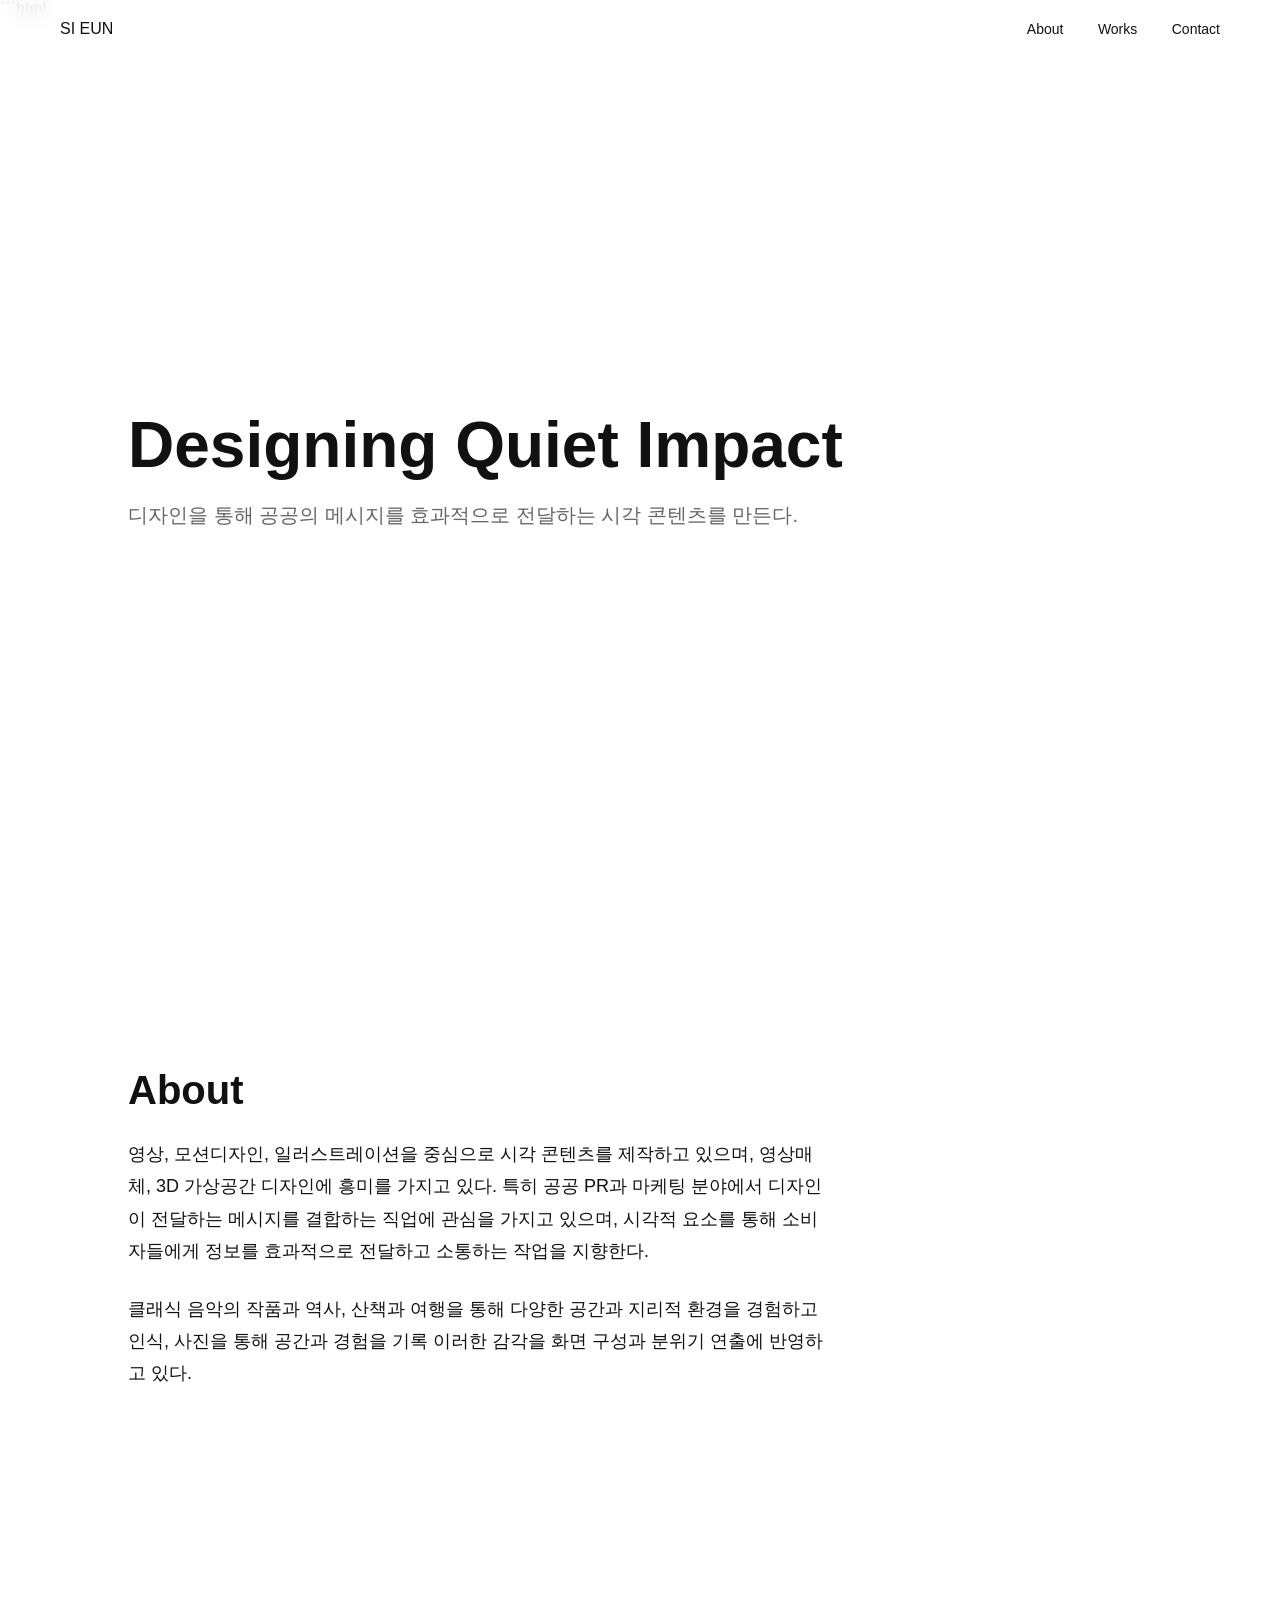
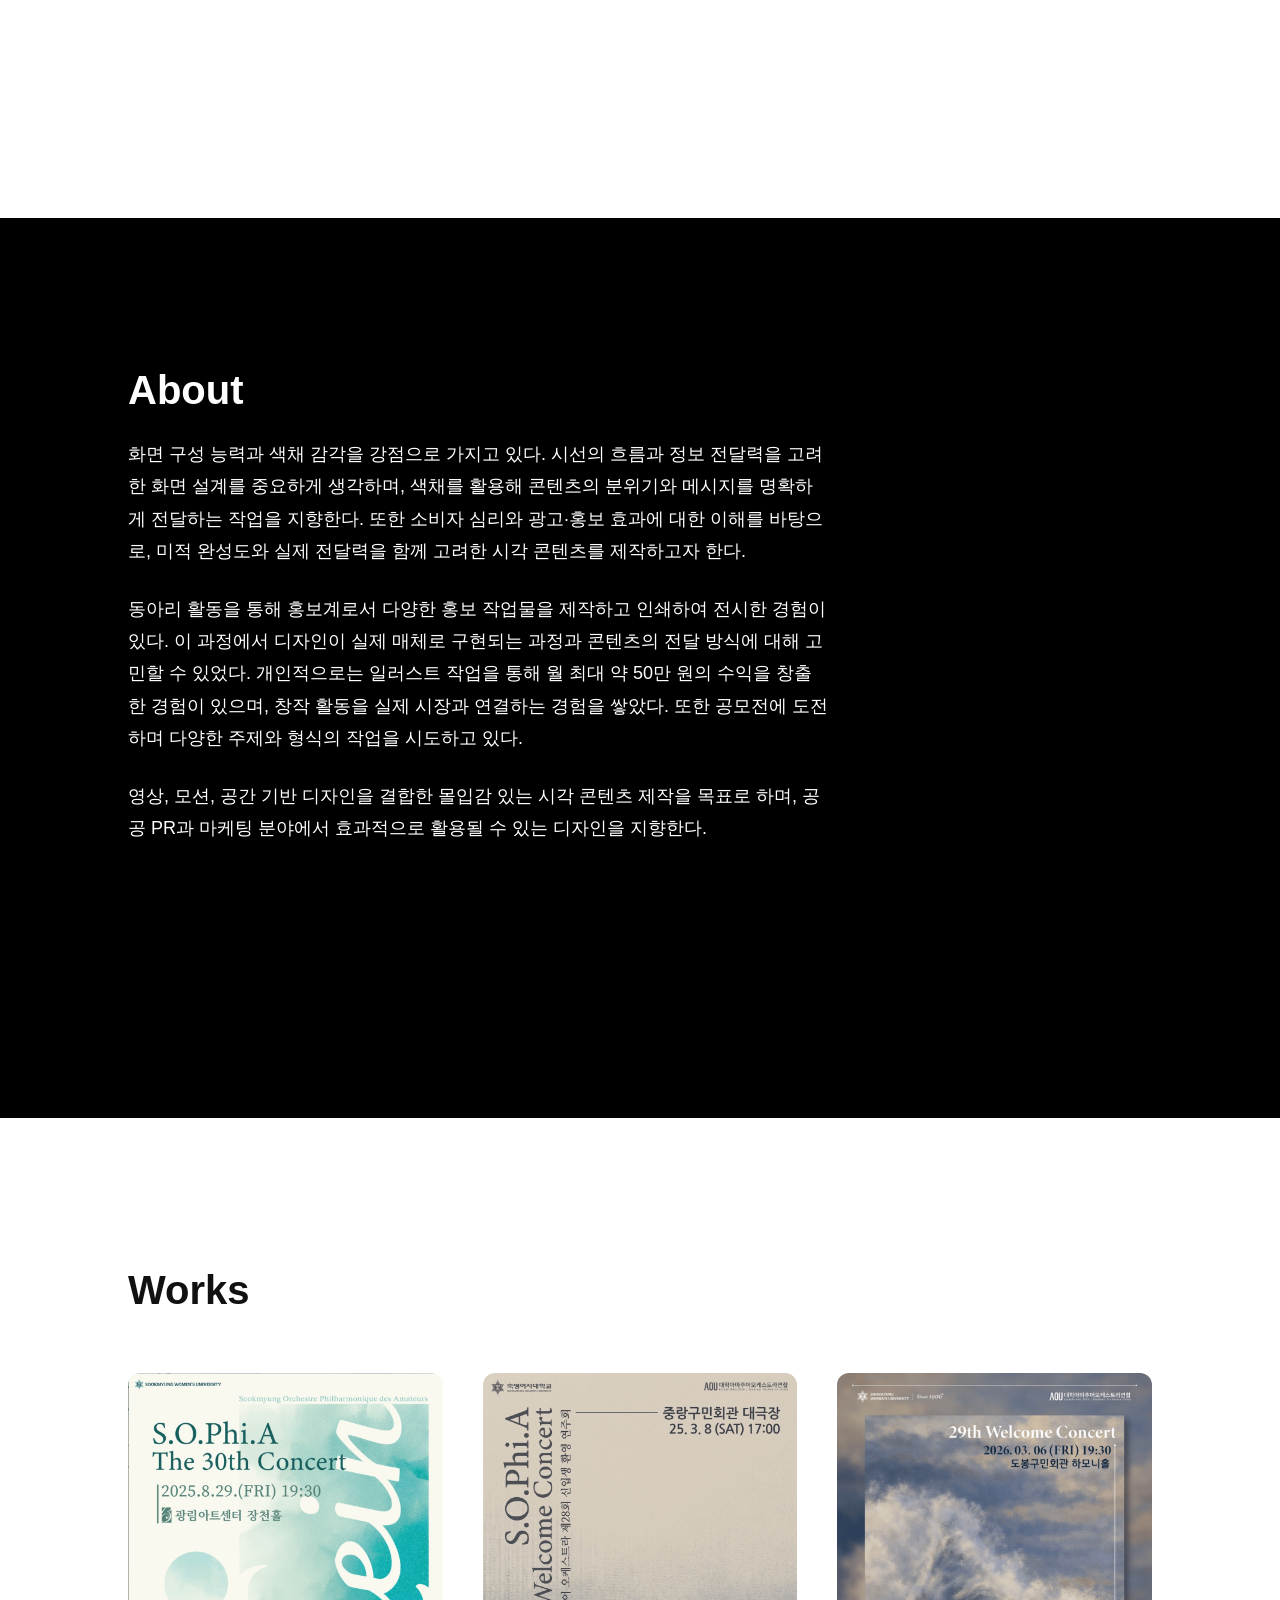
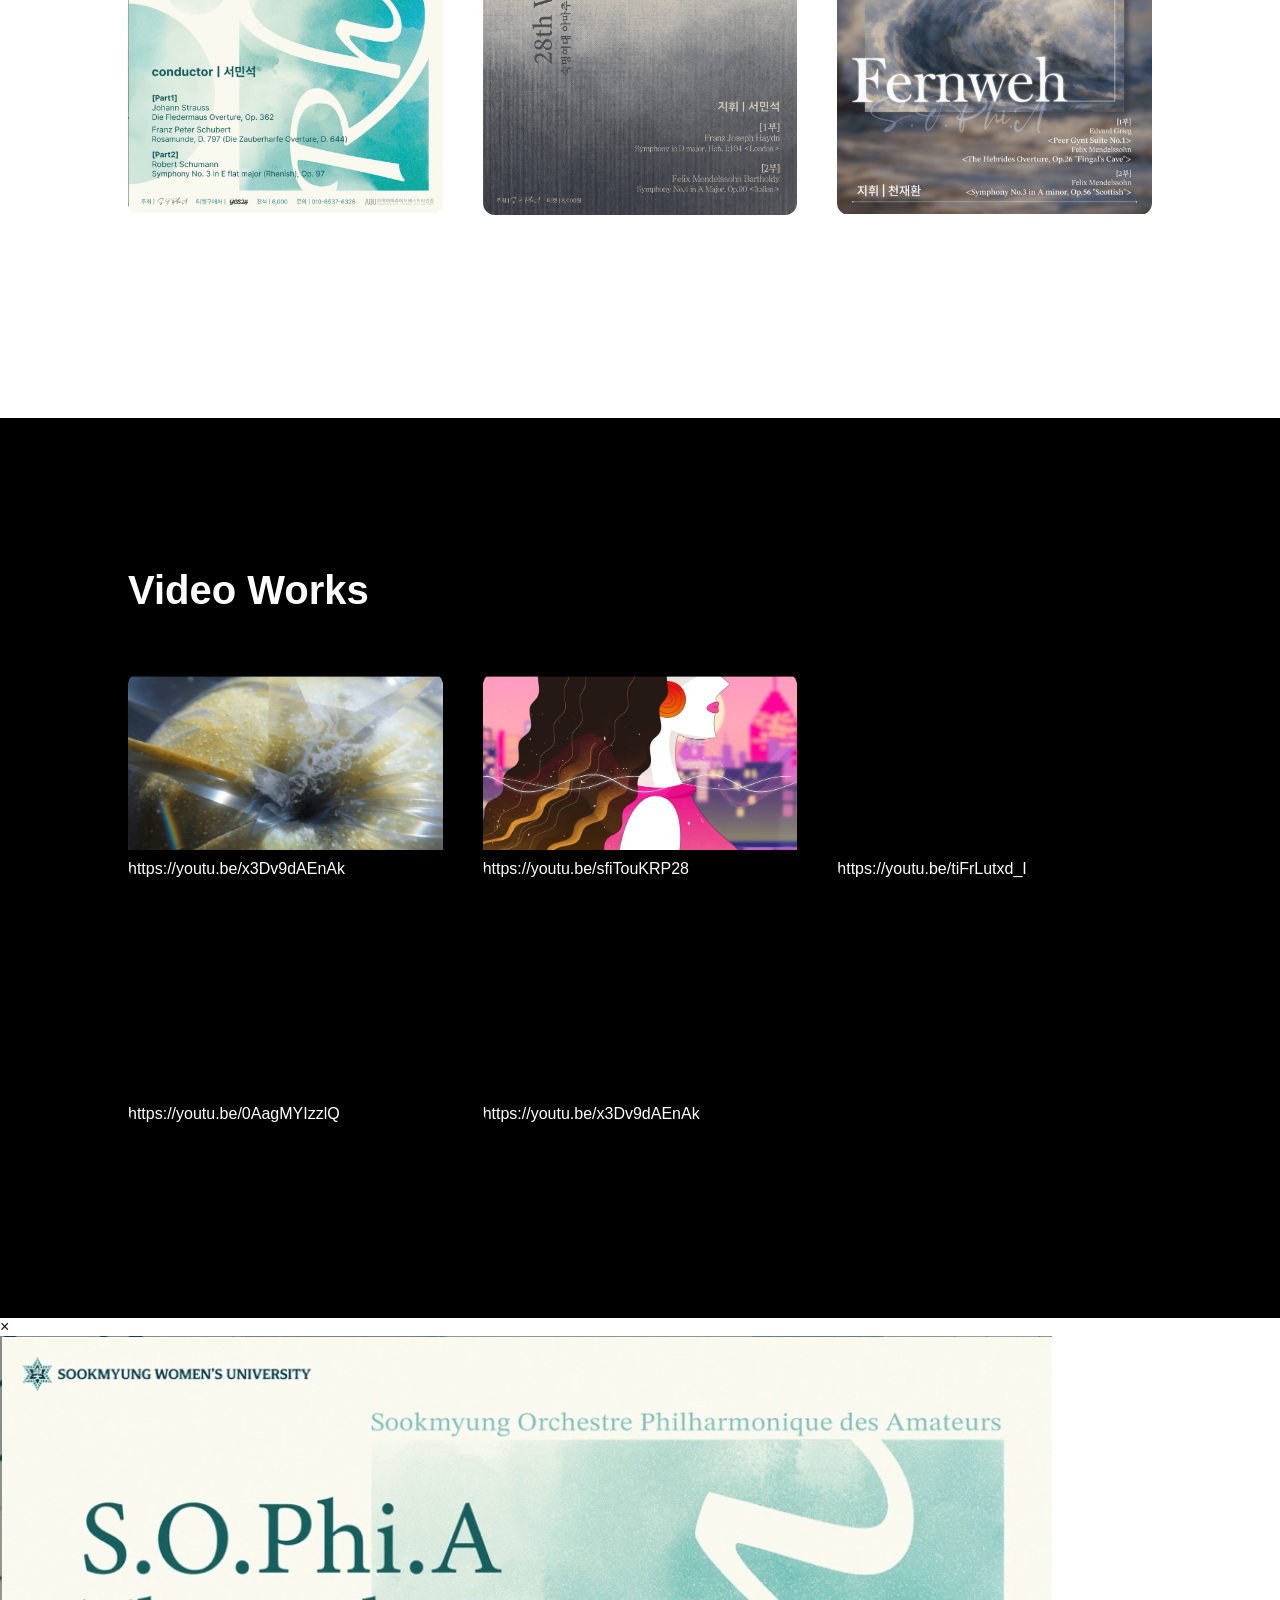
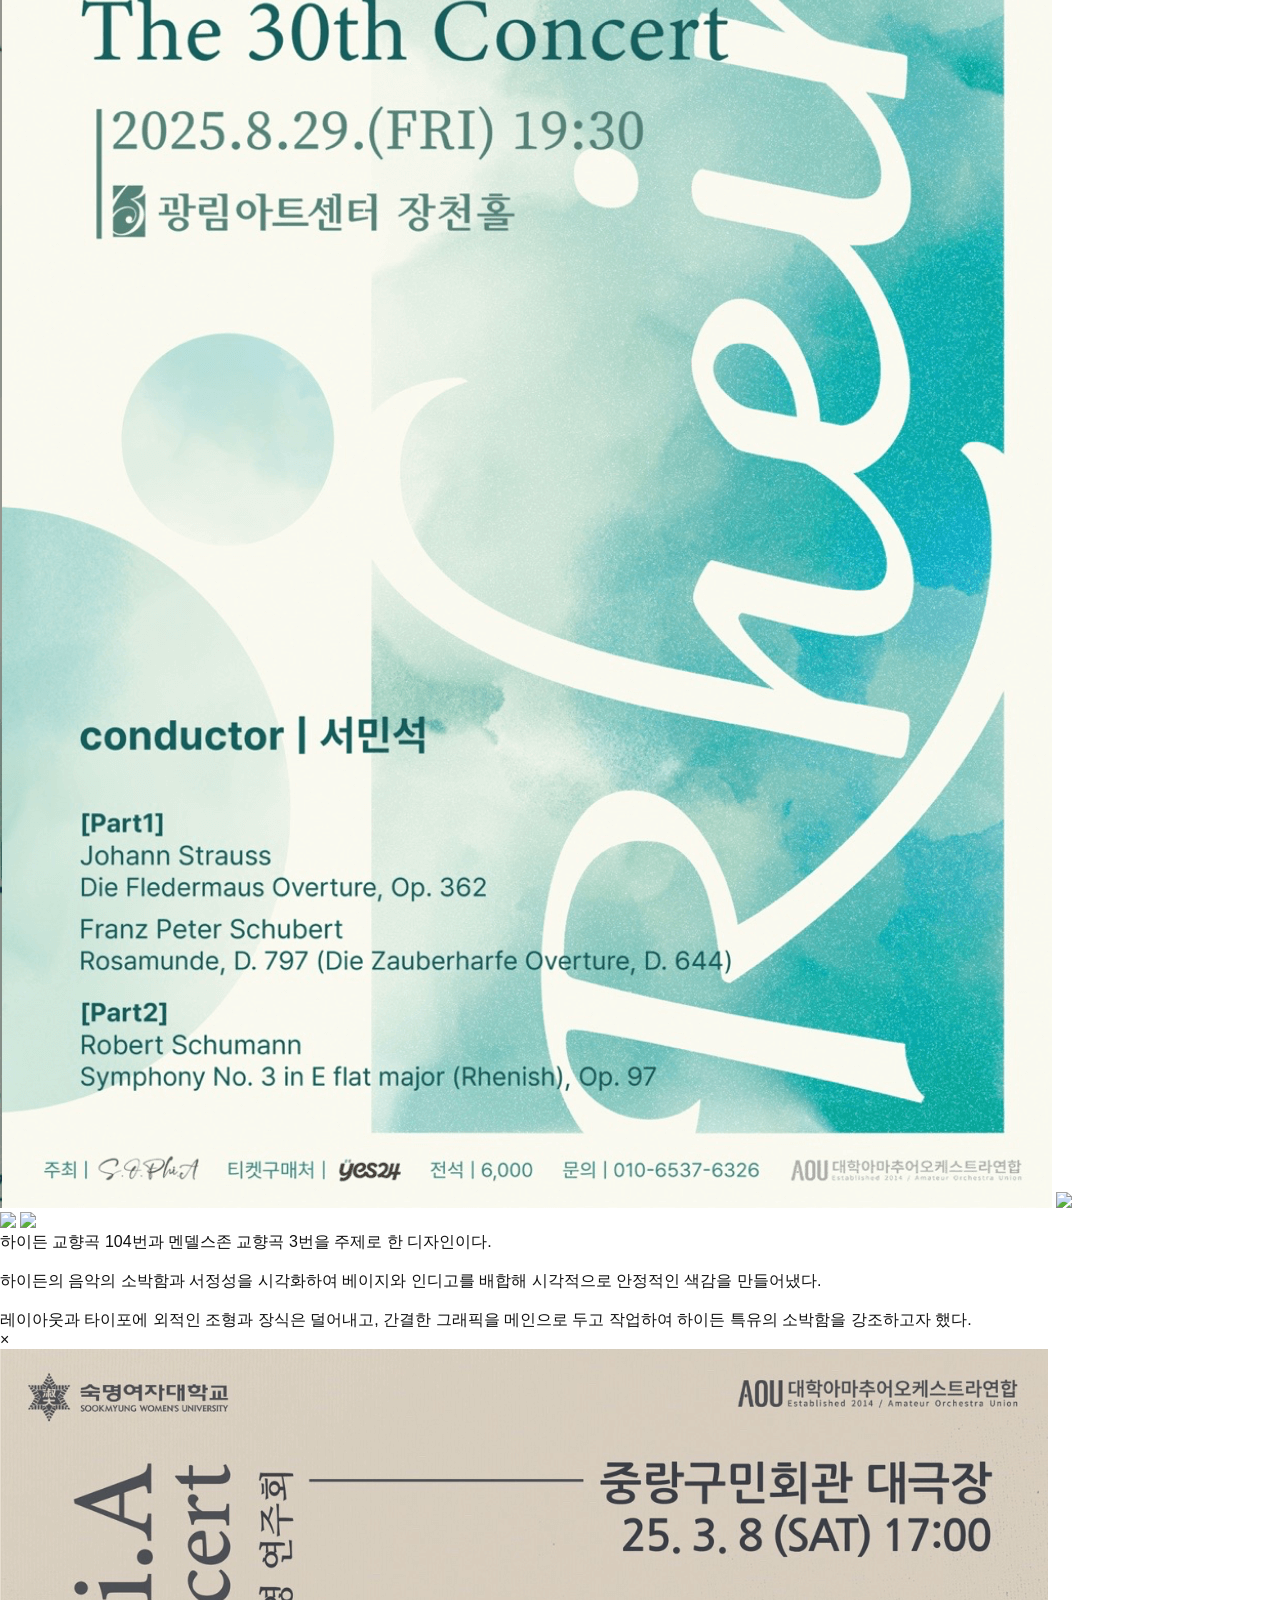
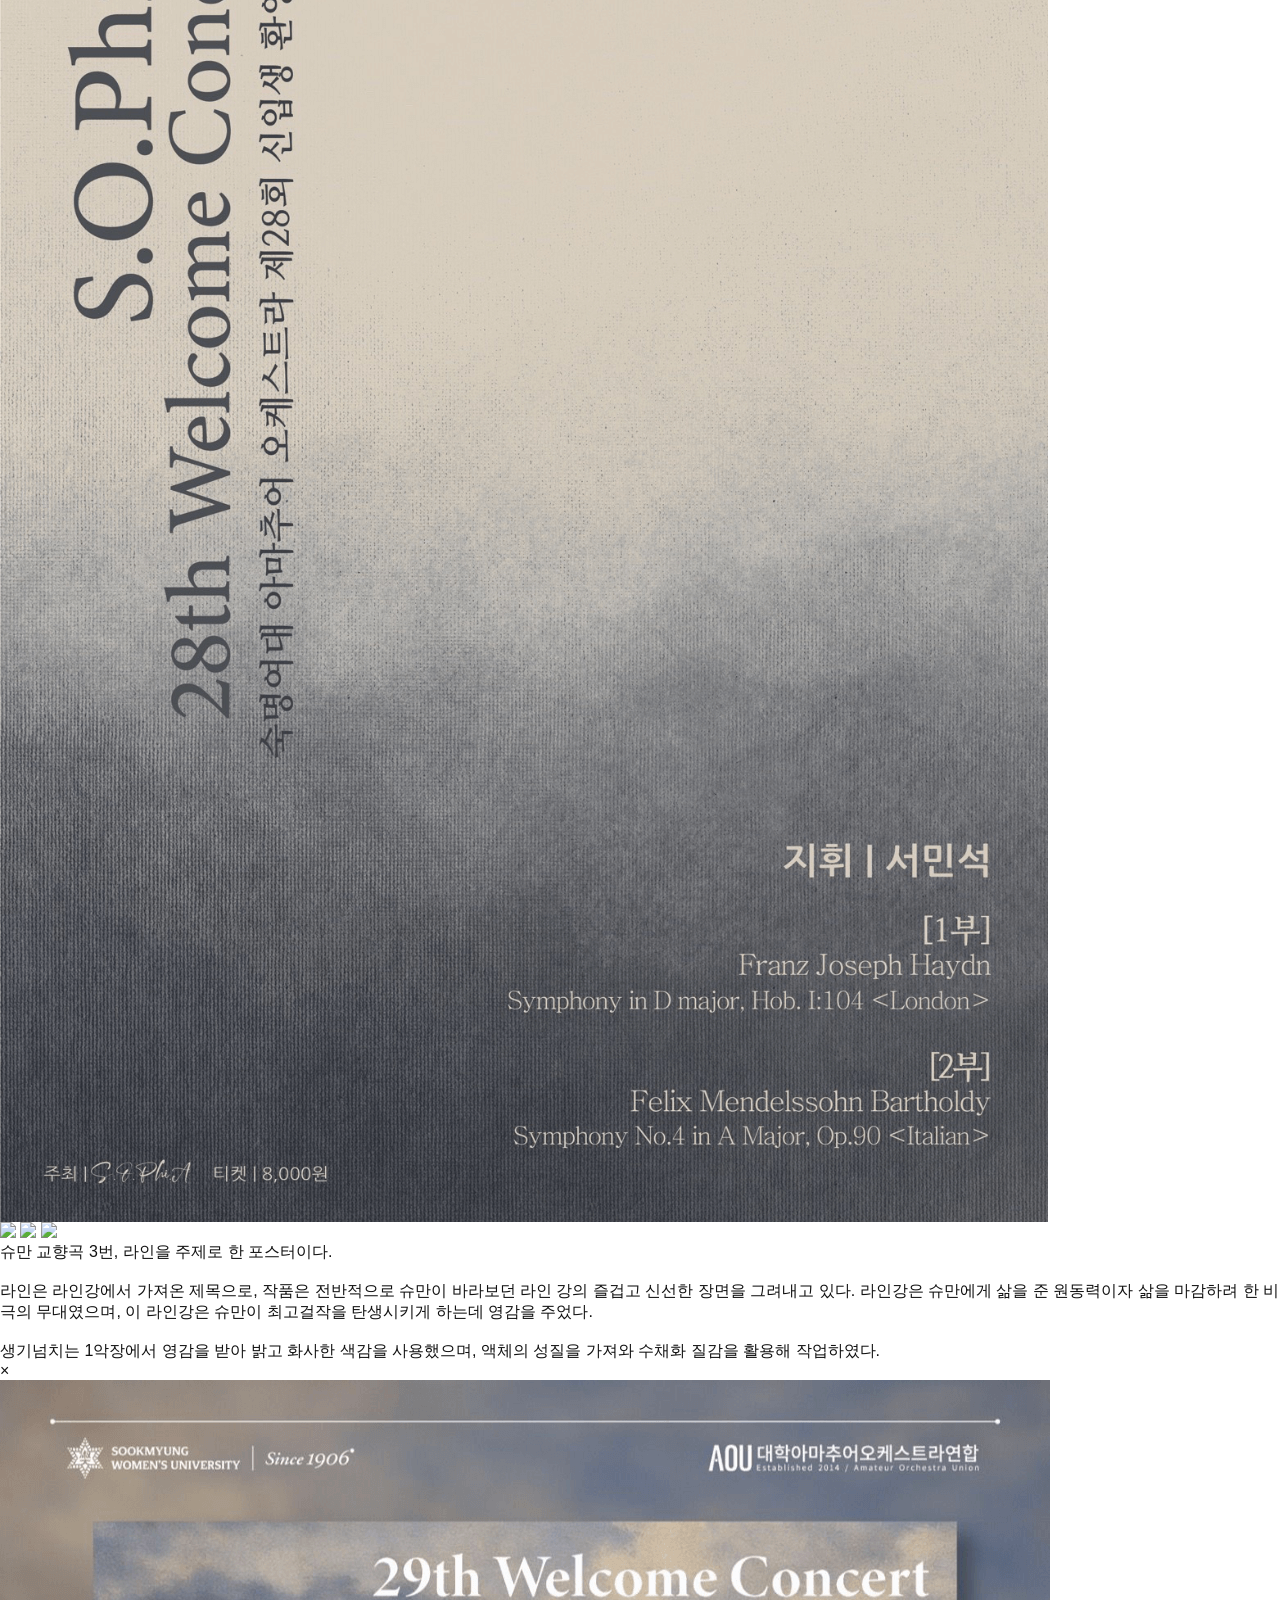
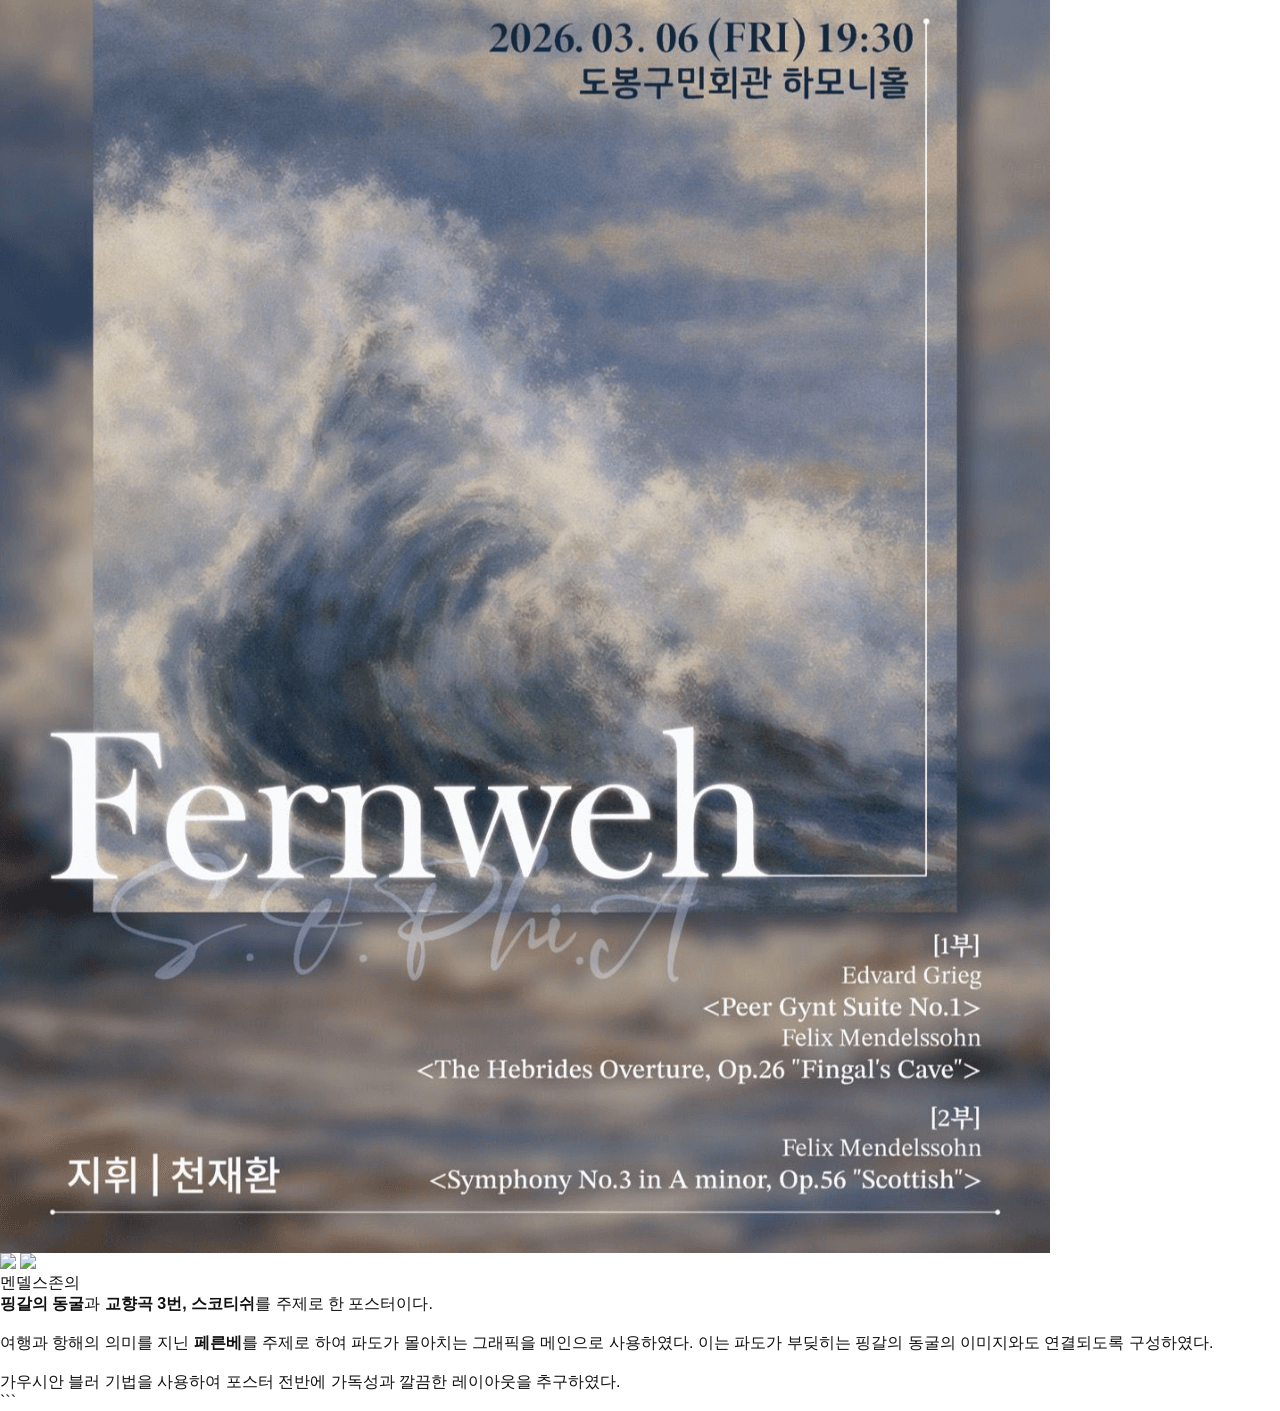
==== index.html @ 3ed56f59 "Update index.html" ====
```html
<!DOCTYPE html>
<html lang="ko">

<head>
    <meta charset="UTF-8">
    <title>이시은 | Portfolio</title>
    <link rel="stylesheet" href="style.css">
</head>

<body>

    <header>
        <div class="logo">SI EUN</div>
        <nav>
            <a href="#about">About</a>
            <a href="#works">Works</a>
            <a href="#contact">Contact</a>
        </nav>
    </header>


    <section class="hero white">
        <h1>Designing Quiet Impact</h1>
        <p>디자인을 통해 공공의 메시지를 효과적으로 전달하는 시각 콘텐츠를 만든다.</p>
    </section>


    <section id="about" class="section">
        <h2>About</h2>

        <p class="about-text">
            영상, 모션디자인, 일러스트레이션을 중심으로 시각 콘텐츠를 제작하고 있으며,
            영상매체, 3D 가상공간 디자인에 흥미를 가지고 있다.
            특히 공공 PR과 마케팅 분야에서 디자인이 전달하는 메시지를 결합하는 직업에 관심을 가지고 있으며,
            시각적 요소를 통해 소비자들에게 정보를 효과적으로 전달하고 소통하는 작업을 지향한다.
        </p>

        <p class="about-text">
            클래식 음악의 작품과 역사, 산책과 여행을 통해 다양한 공간과 지리적 환경을 경험하고 인식,
            사진을 통해 공간과 경험을 기록 이러한 감각을 화면 구성과 분위기 연출에 반영하고 있다.
        </p>

    </section>


    <section class="section black">
        <h2>About</h2>

        <p class="about-text">
            화면 구성 능력과 색채 감각을 강점으로 가지고 있다. 시선의 흐름과 정보 전달력을 고려한 화면 설계를 중요하게 생각하며,
            색채를 활용해 콘텐츠의 분위기와 메시지를 명확하게 전달하는 작업을 지향한다.
            또한 소비자 심리와 광고·홍보 효과에 대한 이해를 바탕으로,
            미적 완성도와 실제 전달력을 함께 고려한 시각 콘텐츠를 제작하고자 한다.
        </p>

        <p class="about-text">
            동아리 활동을 통해 홍보계로서 다양한 홍보 작업물을 제작하고 인쇄하여 전시한 경험이 있다.
            이 과정에서 디자인이 실제 매체로 구현되는 과정과 콘텐츠의 전달 방식에 대해 고민할 수 있었다.
            개인적으로는 일러스트 작업을 통해 월 최대 약 50만 원의 수익을 창출한 경험이 있으며,
            창작 활동을 실제 시장과 연결하는 경험을 쌓았다.
            또한 공모전에 도전하며 다양한 주제와 형식의 작업을 시도하고 있다.
        </p>

        <p class="about-text">
            영상, 모션, 공간 기반 디자인을 결합한 몰입감 있는 시각 콘텐츠 제작을 목표로 하며,
            공공 PR과 마케팅 분야에서 효과적으로 활용될 수 있는 디자인을 지향한다.
        </p>

    </section>


    <section id="works" class="section white">

        <h2>Works</h2>

        <div class="works-grid">

            <div class="work-item">
                <img src="images/project1.jpg" class="work-thumb" onclick="openModal()">
            </div>

            <div class="work-item">
                <img src="images/project2.jpg" onclick="openModal2()">
            </div>

            <div class="work-item">
                <img src="images/project3.jpg" onclick="openModal3()" alt="project3">
            </div>

        </div>

    </section>


    <section id="video" class="section black">

        <h2>Video Works</h2>

        <div class="video-grid">

            <div class="video-item">
                <video muted loop poster="images/thumb1.jpg">
                    <source src="videos/video1.mp4" type="video/mp4">
                </video>
                <p class="video-title">https://youtu.be/x3Dv9dAEnAk</p>
            </div>

            <div class="video-item">
                <video muted loop poster="images/thumb2.jpg">
                    <source src="videos/video2.mp4" type="video/mp4">
                </video>
                <p class="video-title">https://youtu.be/sfiTouKRP28</p>
            </div>

            <div class="video-item">
                <video muted loop poster="images/thumb3.jpg">
                    <source src="videos/video3.mp4" type="video/mp4">
                </video>
                <p class="video-title">https://youtu.be/tiFrLutxd_I</p>
            </div>

            <div class="video-item">
                <video muted loop poster="images/thumb4.jpg">
                    <source src="videos/video4.mp4" type="video/mp4">
                </video>
                <p class="video-title">https://youtu.be/0AagMYIzzlQ</p>
            </div>

            <div class="video-item">
                <video muted loop poster="images/thumb5.jpg">
                    <source src="videos/video5.mp4" type="video/mp4">
                </video>
                <p class="video-title">https://youtu.be/x3Dv9dAEnAk</p>
            </div>

        </div>

    </section>


    <!-- Modal -->

    <div id="workModal" class="modal">

        <div class="modal-box">

            <span class="close" onclick="closeModal()">&times;</span>

            <div class="modal-images">

                <div class="main-images">
                    <img src="images/project1.jpg">
                    <img src="images/main2.jpg">
                </div>

                <div class="ref-images">
                    <img src="images/ref1.jpg">
                    <img src="images/ref2.jpg">
                </div>

            </div>

            <div class="modal-text">
                <p>
                    하이든 교향곡 104번과 멘델스존 교향곡 3번을 주제로 한 디자인이다.<br><br>

                    하이든의 음악의 소박함과 서정성을 시각화하여 베이지와 인디고를 배합해
                    시각적으로 안정적인 색감을 만들어냈다.<br><br>

                    레이아웃과 타이포에 외적인 조형과 장식은 덜어내고,
                    간결한 그래픽을 메인으로 두고 작업하여
                    하이든 특유의 소박함을 강조하고자 했다.
                </p>
            </div>

        </div>

    </div>

    <div id="workModal2" class="modal">

        <div class="modal-box">

            <span class="close" onclick="closeModal2()">&times;</span>

            <div class="modal-images">

                <div class="main-images">
                    <img src="images/project2.jpg">
                </div>

                <div class="ref-images">
                    <img src="images/ref3.jpg">
                    <img src="images/ref4.jpg">
                    <img src="images/ref5.jpg">
                </div>

            </div>

            <div class="modal-text">

                <p>

                    슈만 교향곡 3번, 라인을 주제로 한 포스터이다.<br><br>

                    라인은 라인강에서 가져온 제목으로,
                    작품은 전반적으로 슈만이 바라보던 라인 강의 즐겁고 신선한 장면을 그려내고 있다.
                    라인강은 슈만에게 삶을 준 원동력이자 삶을 마감하려 한 비극의 무대였으며,
                    이 라인강은 슈만이 최고걸작을 탄생시키게 하는데 영감을 주었다.<br><br>

                    생기넘치는 1악장에서 영감을 받아 밝고 화사한 색감을 사용했으며,
                    액체의 성질을 가져와 수채화 질감을 활용해 작업하였다.

                </p>

            </div>

        </div>

    </div>

    <div id="workModal3" class="modal">

        <div class="modal-box">

            <span class="close" onclick="closeModal3()">&times;</span>

            <div class="modal-images">

                <div class="main-images">
                    <img src="images/project3.jpg">
                </div>

                <div class="ref-images">
                    <img src="images/ref6.jpg">
                    <img src="images/ref7.jpg">
                </div>

            </div>

            <div class="modal-text">

                <p>

                    멘델스존의 <br>
                    <strong>핑갈의 동굴</strong>과 <strong>교향곡 3번, 스코티쉬</strong>를 주제로 한 포스터이다.<br><br>

                    여행과 항해의 의미를 지닌 <strong>페른베</strong>를 주제로 하여
                    파도가 몰아치는 그래픽을 메인으로 사용하였다.
                    이는 파도가 부딪히는 핑갈의 동굴의 이미지와도 연결되도록 구성하였다.<br><br>

                    가우시안 블러 기법을 사용하여 포스터 전반에 가독성과 깔끔한 레이아웃을 추구하였다.


                </p>

            </div>

        </div>

    </div>


    <script src="script.js"></script>

</body>

</html>
```
---- style.css ----
* {
    margin: 0;
    padding: 0;
    box-sizing: border-box;
    font-family: -apple-system, BlinkMacSystemFont, sans-serif;
}

body {
    background: #ffffff;
    color: #111;
    scroll-behavior: smooth;
}

/* 상단 네비 */
header {
    position: fixed;
    width: 100%;
    top: 0;
    padding: 20px 60px;
    display: flex;
    justify-content: space-between;
    align-items: center;
    background: rgba(255, 255, 255, 0.8);
    backdrop-filter: blur(10px);
}

nav a {
    margin-left: 30px;
    text-decoration: none;
    color: #111;
    font-size: 14px;
}

/* 히어로 */
.hero {
    height: 100vh;
    display: flex;
    flex-direction: column;
    justify-content: center;
    padding-left: 10%;
}

.hero h1 {
    font-size: 64px;
    font-weight: 600;
}

.hero p {
    margin-top: 20px;
    font-size: 20px;
    color: #666;
}

/* 일반 섹션 */
.section {
    height: 100vh;
    padding: 150px 10%;
    transition: background 0.6s ease, color 0.6s ease;
}

.section h2 {
    font-size: 40px;
}

nav a {
    margin-left: 30px;
    text-decoration: none;
    color: #111;
    font-size: 14px;
    transition: opacity 0.3s ease;
}

nav a:hover {
    opacity: 0.5;
}

.hero h1 {
    animation: fadeIn 1.5s ease forwards;
    opacity: 0;
}

@keyframes fadeIn {
    to {
        opacity: 1;
    }
}

.white {
    background: #ffffff;
    color: #111;
}

.black {
    background: #000000;
    color: #ffffff;
}

.about-text {
    max-width: 700px;
    margin-top: 25px;
    font-size: 18px;
    line-height: 1.8;
}

.works-grid {
    margin-top: 60px;
    display: grid;
    grid-template-columns: repeat(3, 1fr);
    gap: 40px;
}

.work-item {
    overflow: hidden;
    border-radius: 12px;
}

.work-item img {
    width: 100%;
    display: block;
    transition: transform 0.5s ease;
}

.work-item:hover img {
    transform: scale(1.05);
}

.video-grid {
    margin-top: 60px;
    display: grid;
    grid-template-columns: repeat(2, 1fr);
    gap: 40px;
}

.video-item {
    overflow: hidden;
    border-radius: 12px;
}

.video-grid {
    margin-top: 60px;
    display: grid;
    grid-template-columns: repeat(3, 1fr);
    gap: 40px;
}

.video-item {
    overflow: hidden;
    border-radius: 12px;
}

.video-item video {
    width: 100%;
    display: block;
    transition: transform 0.4s ease;
}

.video-item:hover video {
    transform: scale(1.05);
}

.video-title {
    margin-top: 10px;
    font-size: 16px;
}

.video-item video {
    aspect-ratio: 16 / 9;
    object-fit: cover;
}
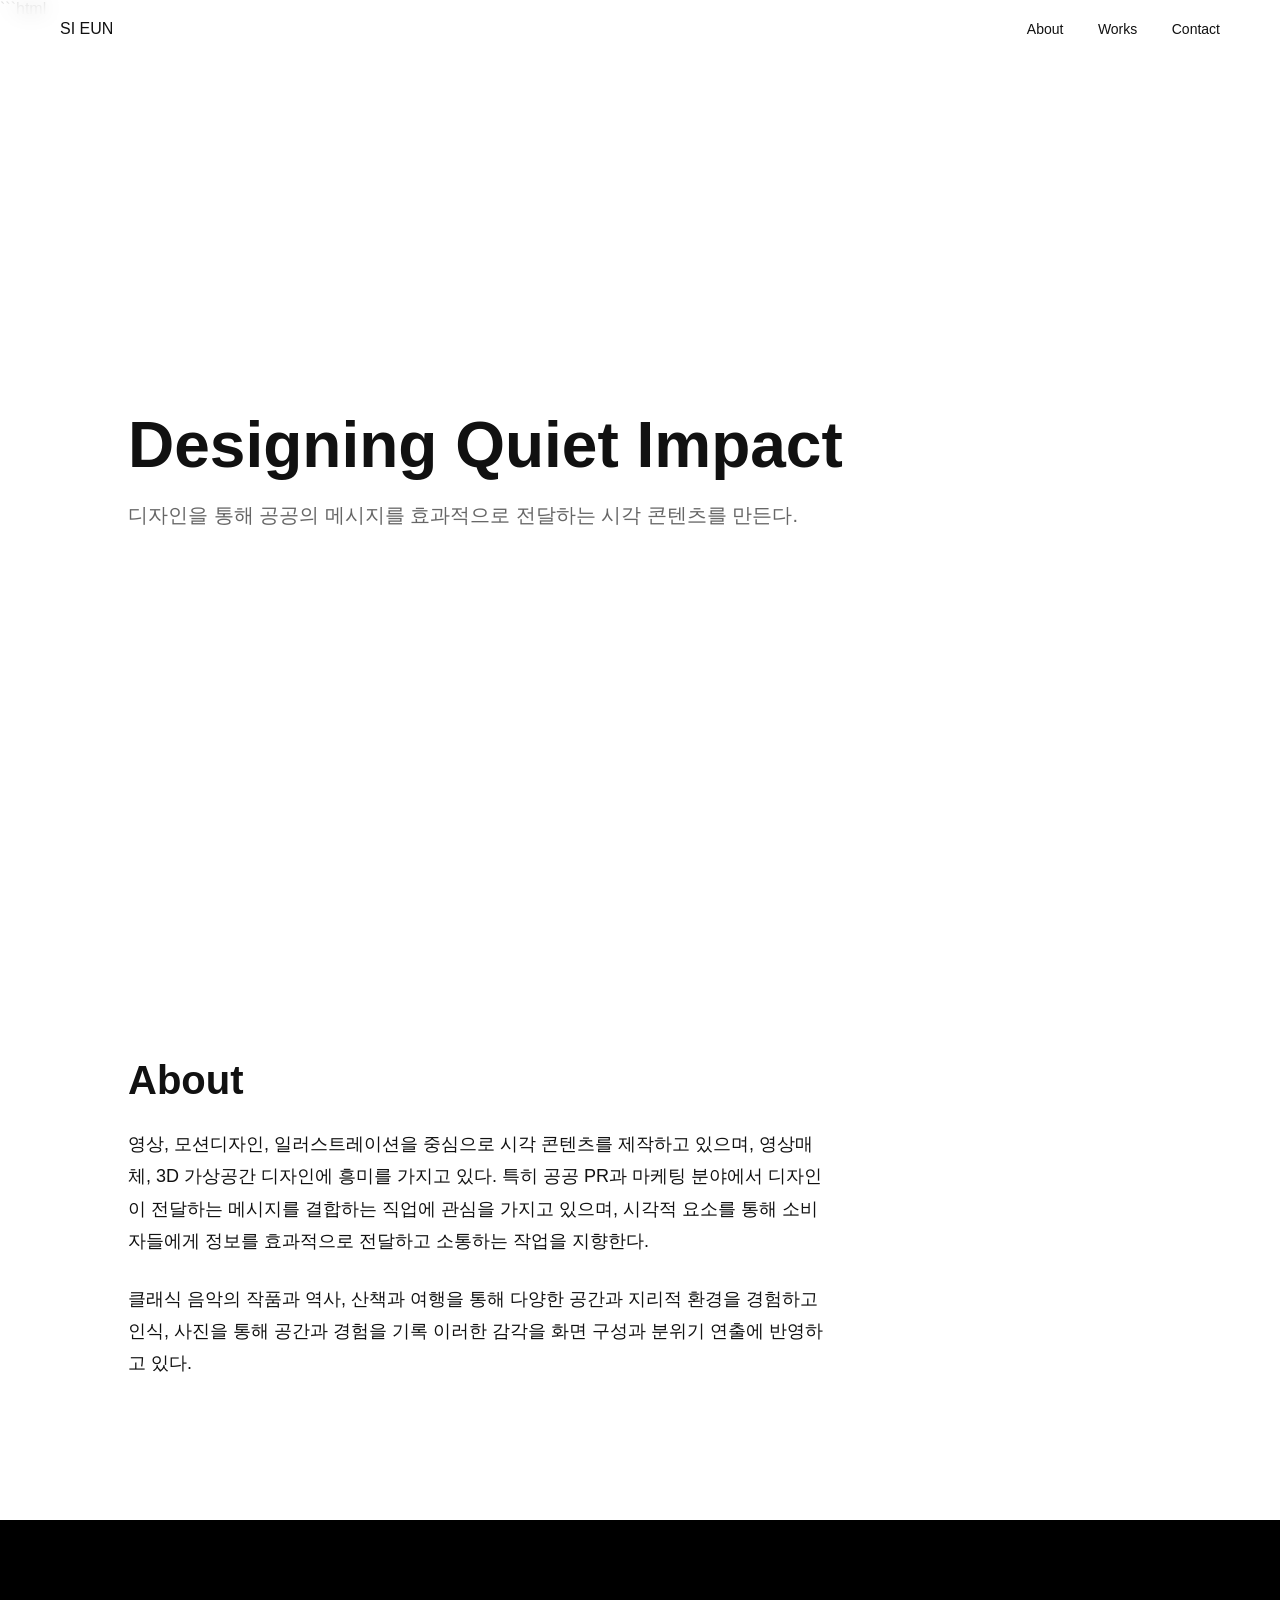
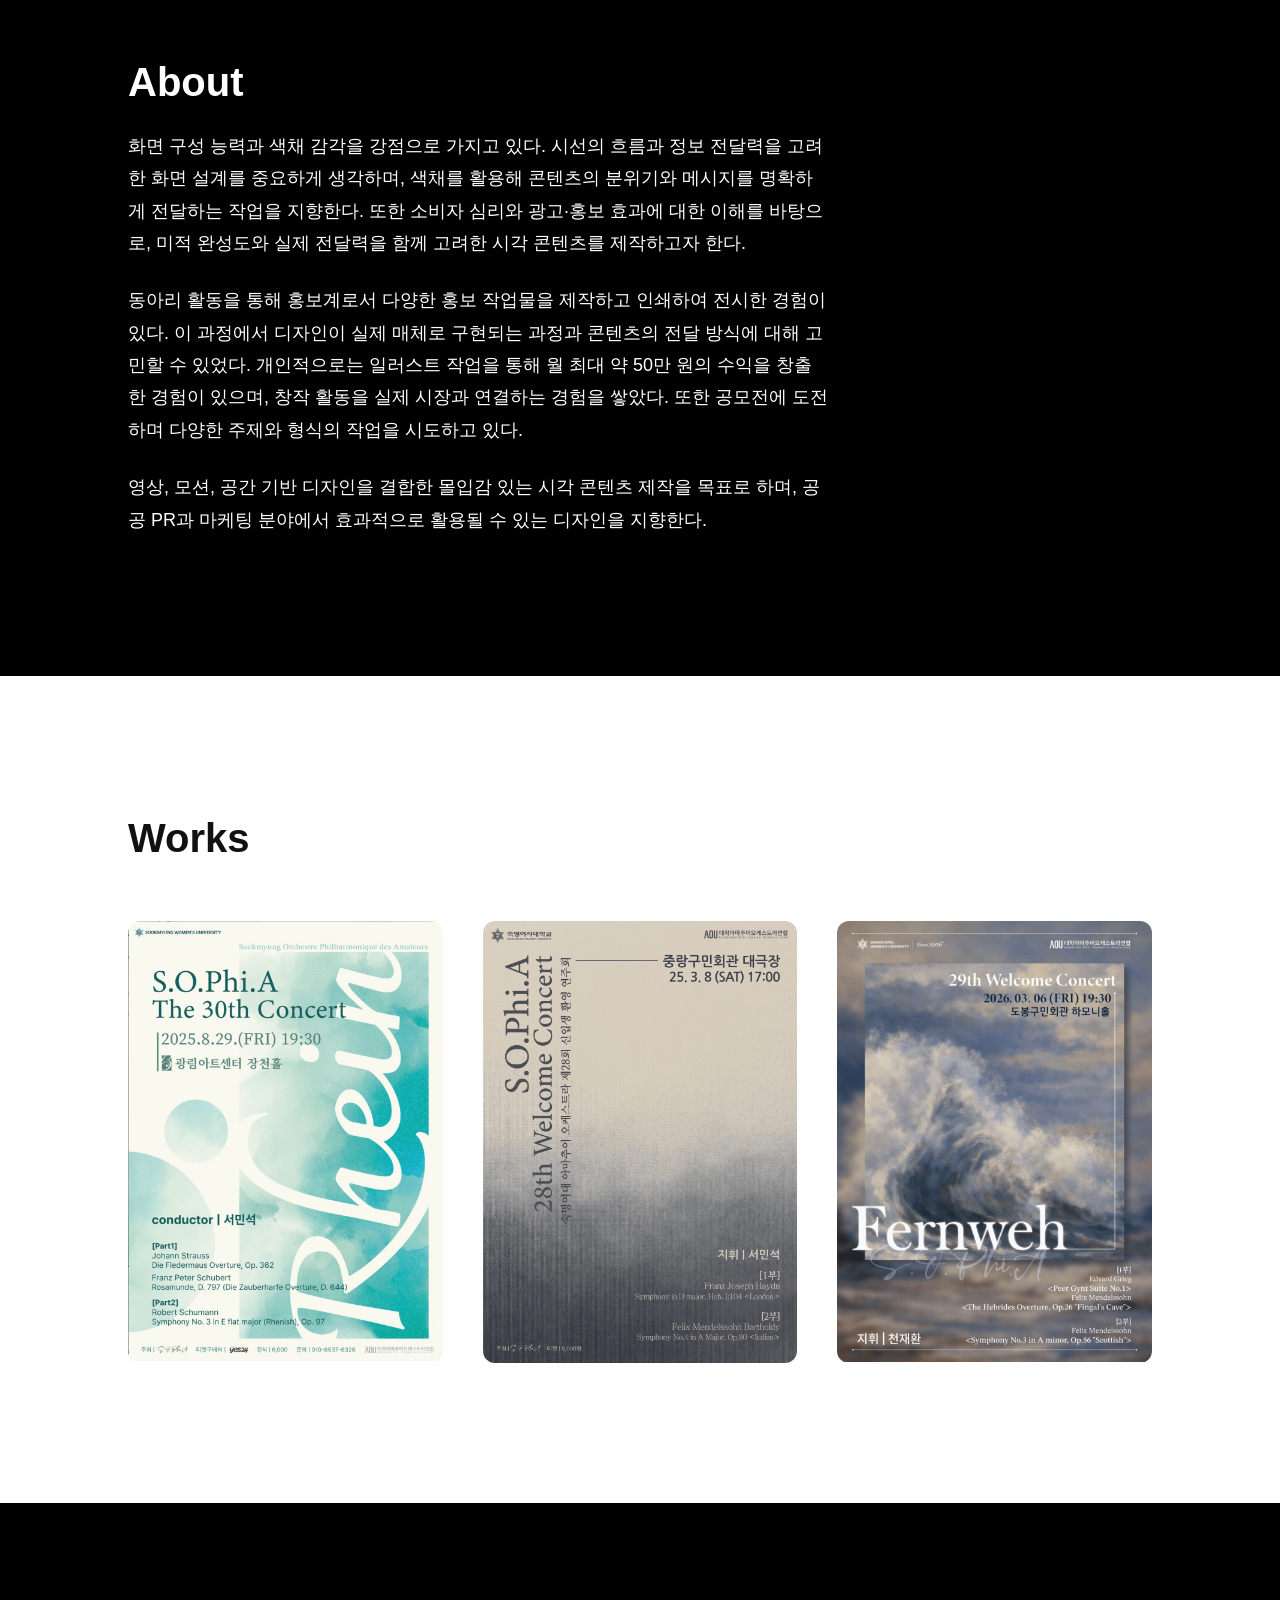
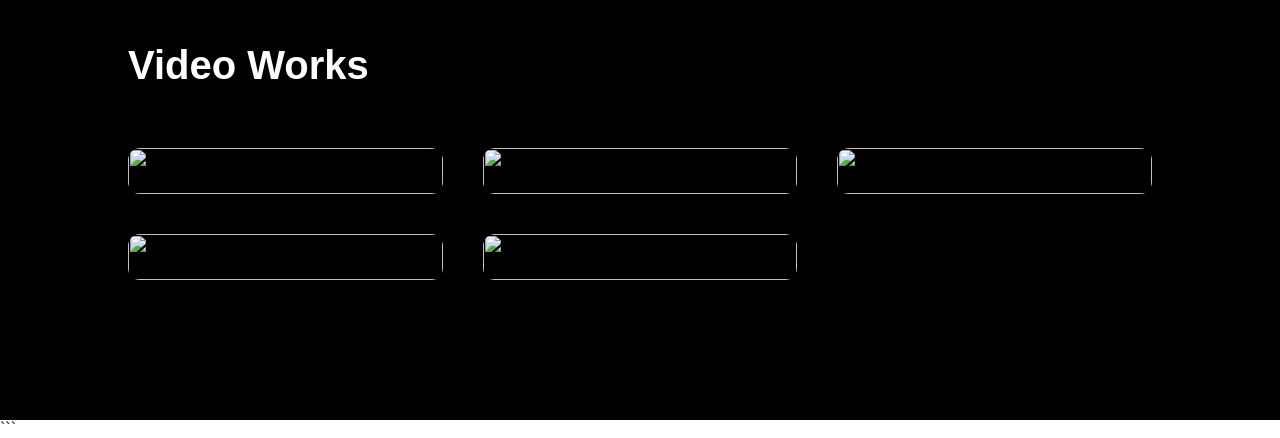
==== commit acf2234f: "Update index.html" ====
--- a/index.html
+++ b/index.html
@@ -100,41 +100,91 @@
         <div class="video-grid">
 
             <div class="video-item">
-                <video muted loop poster="images/thumb1.jpg">
-                    <source src="videos/video1.mp4" type="video/mp4">
-                </video>
-                <p class="video-title">https://youtu.be/x3Dv9dAEnAk</p>
-            </div>
-
-            <div class="video-item">
-                <video muted loop poster="images/thumb2.jpg">
-                    <source src="videos/video2.mp4" type="video/mp4">
-                </video>
-                <p class="video-title">https://youtu.be/sfiTouKRP28</p>
-            </div>
-
-            <div class="video-item">
-                <video muted loop poster="images/thumb3.jpg">
-                    <source src="videos/video3.mp4" type="video/mp4">
-                </video>
-                <p class="video-title">https://youtu.be/tiFrLutxd_I</p>
-            </div>
-
-            <div class="video-item">
-                <video muted loop poster="images/thumb4.jpg">
-                    <source src="videos/video4.mp4" type="video/mp4">
-                </video>
-                <p class="video-title">https://youtu.be/0AagMYIzzlQ</p>
-            </div>
-
-            <div class="video-item">
-                <video muted loop poster="images/thumb5.jpg">
-                    <source src="videos/video5.mp4" type="video/mp4">
-                </video>
-                <p class="video-title">https://youtu.be/x3Dv9dAEnAk</p>
-            </div>
-
-        </div>
+
+                <div class="youtube-player" data-id="x3Dv9dAEnAk">
+                    <img src="https://img.youtube.com/vi/x3Dv9dAEnAk/maxresdefault.jpg">
+                    <div class="play-icon">▶</div>
+                </div>
+
+                <p class="video-title">
+                    <a href="https://youtu.be/x3Dv9dAEnAk" target="_blank">
+                        https://youtu.be/x3Dv9dAEnAk
+                    </a>
+                </p>
+
+            </div>
+
+
+            <div class="video-item">
+
+                <div class="youtube-player" data-id="sfiTouKRP28">
+                    <img src="https://img.youtube.com/vi/sfiTouKRP28/maxresdefault.jpg">
+                    <div class="play-icon">▶</div>
+                </div>
+
+                <p class="video-title">
+                    <a href="https://youtu.be/sfiTouKRP28" target="_blank">
+                        https://youtu.be/sfiTouKRP28
+                    </a>
+                </p>
+
+            </div>
+
+
+            <div class="video-item">
+
+                <div class="youtube-player" data-id="tiFrLutxd_I">
+                    <img src="https://img.youtube.com/vi/tiFrLutxd_I/maxresdefault.jpg">
+                    <div class="play-icon">▶</div>
+                </div>
+
+                <p class="video-title">
+                    <a href="https://youtu.be/tiFrLutxd_I" target="_blank">
+                        https://youtu.be/tiFrLutxd_I
+                    </a>
+                </p>
+
+            </div>
+
+
+            <div class="video-item">
+
+                <div class="youtube-player" data-id="0AagMYIzzlQ">
+                    <img src="https://img.youtube.com/vi/0AagMYIzzlQ/maxresdefault.jpg">
+                    <div class="play-icon">▶</div>
+                </div>
+
+                <p class="video-title">
+                    <a href="https://youtu.be/0AagMYIzzlQ" target="_blank">
+                        https://youtu.be/0AagMYIzzlQ
+                    </a>
+                </p>
+
+            </div>
+
+
+            <div class="video-item">
+
+                <div class="youtube-player" data-id="x3Dv9dAEnAk">
+                    <img src="https://img.youtube.com/vi/x3Dv9dAEnAk/maxresdefault.jpg">
+                    <div class="play-icon">▶</div>
+                </div>
+
+                <p class="video-title">
+                    <a href="https://youtu.be/x3Dv9dAEnAk" target="_blank">
+                        https://youtu.be/x3Dv9dAEnAk
+                    </a>
+                </p>
+
+            </div>
+
+
+        </div>
+
+    </section>
+
+
+    </div>
 
     </section>
 
--- a/style.css
+++ b/style.css
@@ -11,7 +11,8 @@
     scroll-behavior: smooth;
 }
 
-/* 상단 네비 */
+/* HEADER */
+
 header {
     position: fixed;
     width: 100%;
@@ -22,6 +23,7 @@
     align-items: center;
     background: rgba(255, 255, 255, 0.8);
     backdrop-filter: blur(10px);
+    z-index: 100;
 }
 
 nav a {
@@ -29,9 +31,15 @@
     text-decoration: none;
     color: #111;
     font-size: 14px;
-}
-
-/* 히어로 */
+    transition: opacity 0.3s ease;
+}
+
+nav a:hover {
+    opacity: 0.5;
+}
+
+/* HERO */
+
 .hero {
     height: 100vh;
     display: flex;
@@ -43,6 +51,8 @@
 .hero h1 {
     font-size: 64px;
     font-weight: 600;
+    animation: fadeIn 1.5s ease forwards;
+    opacity: 0;
 }
 
 .hero p {
@@ -51,49 +61,34 @@
     color: #666;
 }
 
-/* 일반 섹션 */
-.section {
-    height: 100vh;
-    padding: 150px 10%;
-    transition: background 0.6s ease, color 0.6s ease;
-}
-
-.section h2 {
-    font-size: 40px;
-}
-
-nav a {
-    margin-left: 30px;
-    text-decoration: none;
-    color: #111;
-    font-size: 14px;
-    transition: opacity 0.3s ease;
-}
-
-nav a:hover {
-    opacity: 0.5;
-}
-
-.hero h1 {
-    animation: fadeIn 1.5s ease forwards;
-    opacity: 0;
-}
-
 @keyframes fadeIn {
     to {
         opacity: 1;
     }
 }
 
+/* SECTION */
+
+.section {
+    padding: 140px 10%;
+}
+
+.section h2 {
+    font-size: 40px;
+    margin-bottom: 20px;
+}
+
 .white {
-    background: #ffffff;
+    background: #fff;
     color: #111;
 }
 
 .black {
-    background: #000000;
-    color: #ffffff;
-}
+    background: #000;
+    color: #fff;
+}
+
+/* ABOUT */
 
 .about-text {
     max-width: 700px;
@@ -102,16 +97,22 @@
     line-height: 1.8;
 }
 
+/* WORKS GRID */
+
 .works-grid {
     margin-top: 60px;
     display: grid;
     grid-template-columns: repeat(3, 1fr);
     gap: 40px;
+    max-width: 1100px;
+    margin-left: auto;
+    margin-right: auto;
 }
 
 .work-item {
     overflow: hidden;
     border-radius: 12px;
+    cursor: pointer;
 }
 
 .work-item img {
@@ -124,46 +125,164 @@
     transform: scale(1.05);
 }
 
+/* VIDEO GRID */
+
 .video-grid {
     margin-top: 60px;
     display: grid;
-    grid-template-columns: repeat(2, 1fr);
+    grid-template-columns: repeat(3, 1fr);
     gap: 40px;
+    max-width: 1100px;
+    margin-left: auto;
+    margin-right: auto;
 }
 
 .video-item {
     overflow: hidden;
-    border-radius: 12px;
-}
-
-.video-grid {
-    margin-top: 60px;
-    display: grid;
-    grid-template-columns: repeat(3, 1fr);
-    gap: 40px;
-}
-
-.video-item {
+}
+
+/* YOUTUBE PLAYER */
+
+.youtube-player {
+    position: relative;
+    cursor: pointer;
     overflow: hidden;
     border-radius: 12px;
 }
 
-.video-item video {
+/* THUMBNAIL */
+
+.youtube-player img {
     width: 100%;
     display: block;
-    transition: transform 0.4s ease;
-}
-
-.video-item:hover video {
-    transform: scale(1.05);
-}
+    transition: transform 0.5s ease;
+}
+
+.youtube-player:hover img {
+    transform: scale(1.08);
+}
+
+/* PLAY ICON */
+
+.play-icon {
+    position: absolute;
+    top: 50%;
+    left: 50%;
+    transform: translate(-50%, -50%);
+    font-size: 50px;
+    color: white;
+    opacity: 0;
+    transition: opacity 0.3s ease;
+    pointer-events: none;
+}
+
+.youtube-player:hover .play-icon {
+    opacity: 1;
+}
+
+/* YOUTUBE IFRAME */
+
+.youtube-player iframe {
+    width: 100%;
+    aspect-ratio: 16/9;
+    border: none;
+}
+
+/* VIDEO TITLE */
 
 .video-title {
     margin-top: 10px;
-    font-size: 16px;
-}
-
-.video-item video {
-    aspect-ratio: 16 / 9;
-    object-fit: cover;
-}+    font-size: 14px;
+}
+
+.video-title a {
+    color: #fff;
+    text-decoration: none;
+}
+
+.video-title a:hover {
+    opacity: 0.7;
+}
+
+/* MODAL */
+
+.modal {
+    display: none;
+    position: fixed;
+    z-index: 1000;
+    left: 0;
+    top: 0;
+    width: 100%;
+    height: 100%;
+    background: rgba(0, 0, 0, 0.9);
+}
+
+.modal-box {
+    background: white;
+    width: 60%;
+    max-width: 900px;
+    margin: 80px auto;
+    padding: 30px;
+    border-radius: 10px;
+}
+
+.modal-images img {
+    width: 100%;
+    max-height: 260px;
+    object-fit: contain;
+}
+
+.main-images {
+    display: grid;
+    grid-template-columns: 1fr 1fr;
+    gap: 20px;
+}
+
+.ref-images {
+    display: grid;
+    grid-template-columns: repeat(4, 1fr);
+    gap: 8px;
+    margin-top: 15px;
+}
+
+.modal-text {
+    margin-top: 20px;
+    line-height: 1.6;
+    font-size: 15px;
+}
+
+.close {
+    font-size: 32px;
+    cursor: pointer;
+    float: right;
+}
+
+/* RESPONSIVE */
+
+@media(max-width:900px) {
+
+    .works-grid {
+        grid-template-columns: 1fr 1fr;
+    }
+
+    .video-grid {
+        grid-template-columns: 1fr 1fr;
+    }
+
+}
+
+@media(max-width:600px) {
+
+    .works-grid {
+        grid-template-columns: 1fr;
+    }
+
+    .video-grid {
+        grid-template-columns: 1fr;
+    }
+
+    .hero h1 {
+        font-size: 40px;
+    }
+
+}
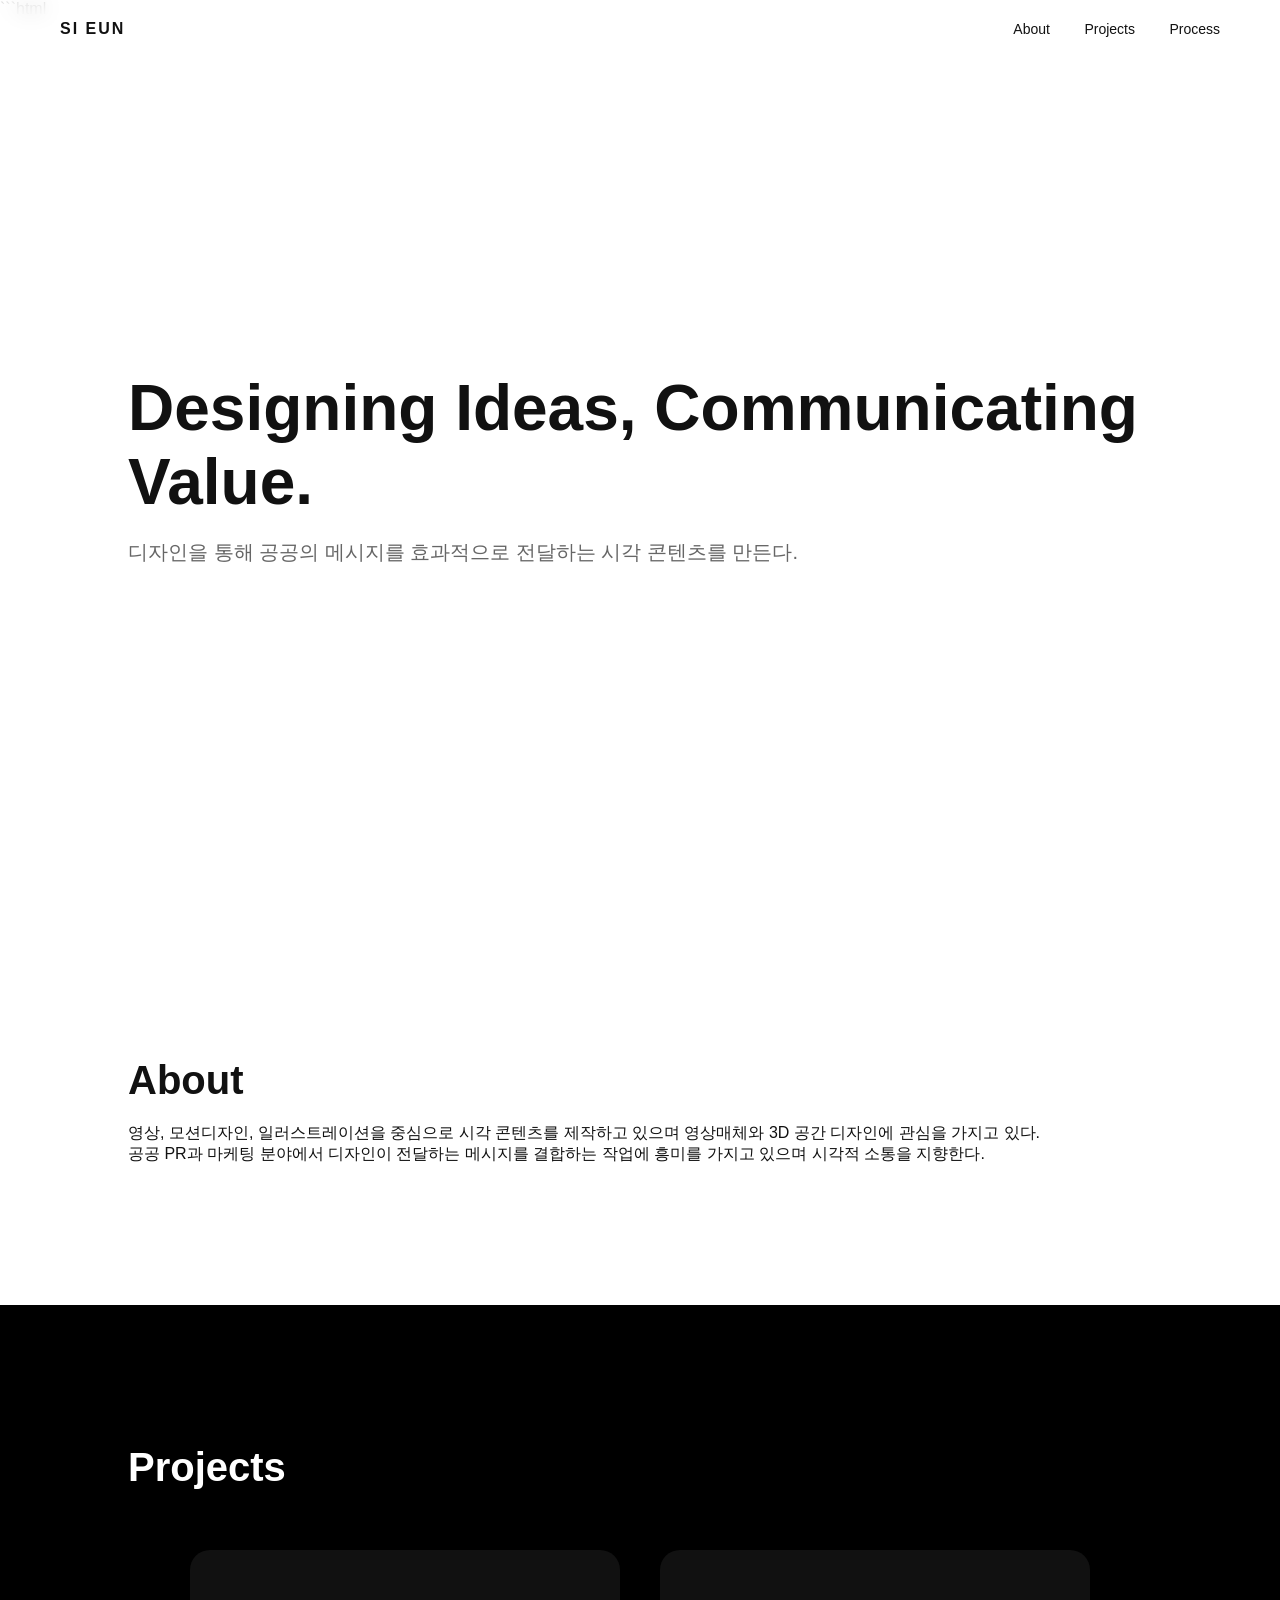
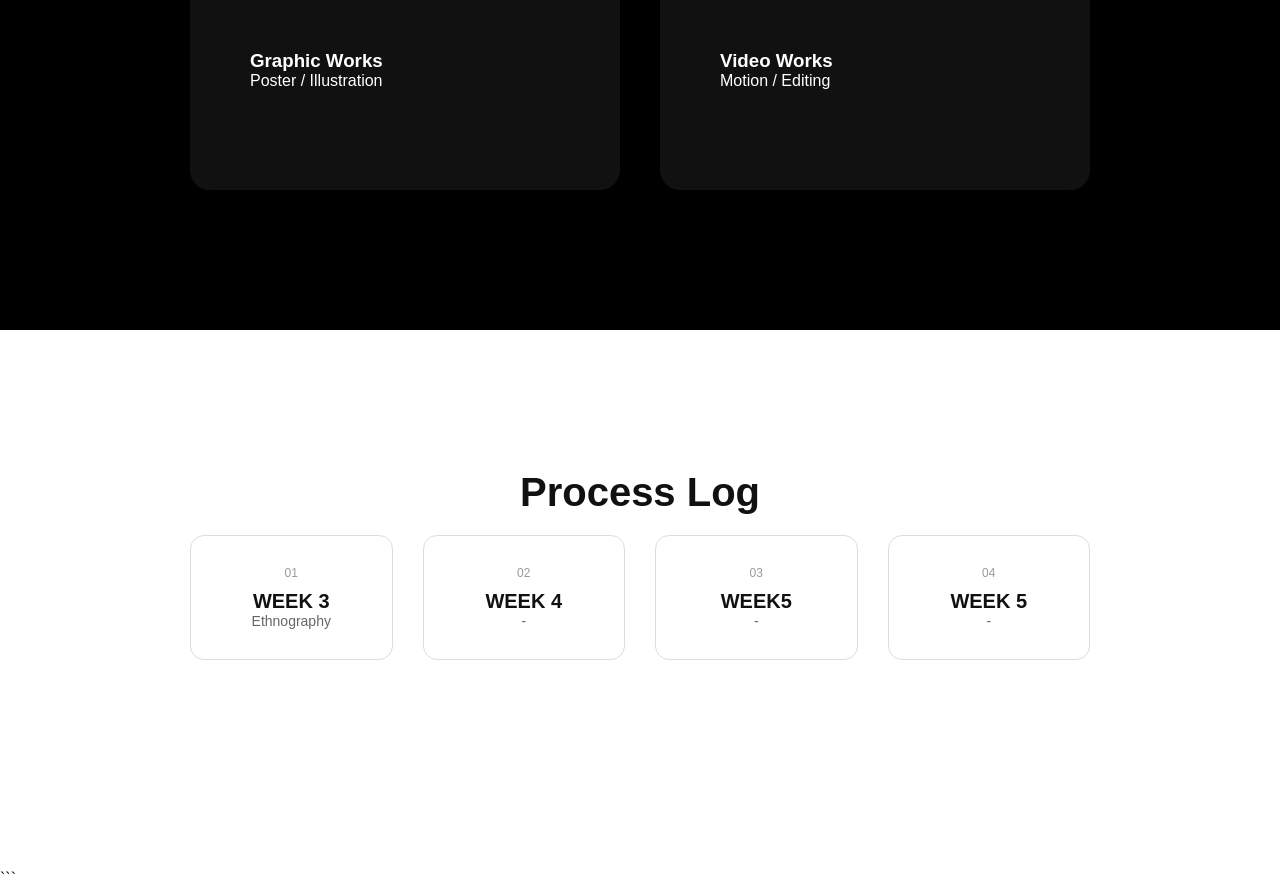
==== commit 1eade088: "Add files via upload" ====
--- a/index.html
+++ b/index.html
@@ -14,307 +14,258 @@
         <div class="logo">SI EUN</div>
         <nav>
             <a href="#about">About</a>
-            <a href="#works">Works</a>
-            <a href="#contact">Contact</a>
+            <a href="#projects">Projects</a>
+            <a href="#log">Process</a>
         </nav>
     </header>
 
-
-    <section class="hero white">
-        <h1>Designing Quiet Impact</h1>
+    <section class="hero">
+        <h1>Designing Ideas, Communicating Value.</h1>
         <p>디자인을 통해 공공의 메시지를 효과적으로 전달하는 시각 콘텐츠를 만든다.</p>
     </section>
-
 
     <section id="about" class="section">
         <h2>About</h2>
 
-        <p class="about-text">
-            영상, 모션디자인, 일러스트레이션을 중심으로 시각 콘텐츠를 제작하고 있으며,
-            영상매체, 3D 가상공간 디자인에 흥미를 가지고 있다.
-            특히 공공 PR과 마케팅 분야에서 디자인이 전달하는 메시지를 결합하는 직업에 관심을 가지고 있으며,
-            시각적 요소를 통해 소비자들에게 정보를 효과적으로 전달하고 소통하는 작업을 지향한다.
-        </p>
-
-        <p class="about-text">
-            클래식 음악의 작품과 역사, 산책과 여행을 통해 다양한 공간과 지리적 환경을 경험하고 인식,
-            사진을 통해 공간과 경험을 기록 이러한 감각을 화면 구성과 분위기 연출에 반영하고 있다.
-        </p>
-
-    </section>
-
-
-    <section class="section black">
-        <h2>About</h2>
-
-        <p class="about-text">
-            화면 구성 능력과 색채 감각을 강점으로 가지고 있다. 시선의 흐름과 정보 전달력을 고려한 화면 설계를 중요하게 생각하며,
-            색채를 활용해 콘텐츠의 분위기와 메시지를 명확하게 전달하는 작업을 지향한다.
-            또한 소비자 심리와 광고·홍보 효과에 대한 이해를 바탕으로,
-            미적 완성도와 실제 전달력을 함께 고려한 시각 콘텐츠를 제작하고자 한다.
-        </p>
-
-        <p class="about-text">
-            동아리 활동을 통해 홍보계로서 다양한 홍보 작업물을 제작하고 인쇄하여 전시한 경험이 있다.
-            이 과정에서 디자인이 실제 매체로 구현되는 과정과 콘텐츠의 전달 방식에 대해 고민할 수 있었다.
-            개인적으로는 일러스트 작업을 통해 월 최대 약 50만 원의 수익을 창출한 경험이 있으며,
-            창작 활동을 실제 시장과 연결하는 경험을 쌓았다.
-            또한 공모전에 도전하며 다양한 주제와 형식의 작업을 시도하고 있다.
-        </p>
-
-        <p class="about-text">
-            영상, 모션, 공간 기반 디자인을 결합한 몰입감 있는 시각 콘텐츠 제작을 목표로 하며,
-            공공 PR과 마케팅 분야에서 효과적으로 활용될 수 있는 디자인을 지향한다.
-        </p>
-
-    </section>
-
-
-    <section id="works" class="section white">
-
-        <h2>Works</h2>
-
-        <div class="works-grid">
-
-            <div class="work-item">
-                <img src="images/project1.jpg" class="work-thumb" onclick="openModal()">
-            </div>
-
-            <div class="work-item">
-                <img src="images/project2.jpg" onclick="openModal2()">
-            </div>
-
-            <div class="work-item">
-                <img src="images/project3.jpg" onclick="openModal3()" alt="project3">
-            </div>
-
-        </div>
-
-    </section>
-
-
-    <section id="video" class="section black">
-
-        <h2>Video Works</h2>
-
-        <div class="video-grid">
-
-            <div class="video-item">
-
-                <div class="youtube-player" data-id="x3Dv9dAEnAk">
-                    <img src="https://img.youtube.com/vi/x3Dv9dAEnAk/maxresdefault.jpg">
-                    <div class="play-icon">▶</div>
-                </div>
-
-                <p class="video-title">
-                    <a href="https://youtu.be/x3Dv9dAEnAk" target="_blank">
-                        https://youtu.be/x3Dv9dAEnAk
-                    </a>
-                </p>
-
-            </div>
-
-
-            <div class="video-item">
-
-                <div class="youtube-player" data-id="sfiTouKRP28">
-                    <img src="https://img.youtube.com/vi/sfiTouKRP28/maxresdefault.jpg">
-                    <div class="play-icon">▶</div>
-                </div>
-
-                <p class="video-title">
-                    <a href="https://youtu.be/sfiTouKRP28" target="_blank">
-                        https://youtu.be/sfiTouKRP28
-                    </a>
-                </p>
-
-            </div>
-
-
-            <div class="video-item">
-
-                <div class="youtube-player" data-id="tiFrLutxd_I">
-                    <img src="https://img.youtube.com/vi/tiFrLutxd_I/maxresdefault.jpg">
-                    <div class="play-icon">▶</div>
-                </div>
-
-                <p class="video-title">
-                    <a href="https://youtu.be/tiFrLutxd_I" target="_blank">
-                        https://youtu.be/tiFrLutxd_I
-                    </a>
-                </p>
-
-            </div>
-
-
-            <div class="video-item">
-
-                <div class="youtube-player" data-id="0AagMYIzzlQ">
-                    <img src="https://img.youtube.com/vi/0AagMYIzzlQ/maxresdefault.jpg">
-                    <div class="play-icon">▶</div>
-                </div>
-
-                <p class="video-title">
-                    <a href="https://youtu.be/0AagMYIzzlQ" target="_blank">
-                        https://youtu.be/0AagMYIzzlQ
-                    </a>
-                </p>
-
-            </div>
-
-
-            <div class="video-item">
-
-                <div class="youtube-player" data-id="x3Dv9dAEnAk">
-                    <img src="https://img.youtube.com/vi/x3Dv9dAEnAk/maxresdefault.jpg">
-                    <div class="play-icon">▶</div>
-                </div>
-
-                <p class="video-title">
-                    <a href="https://youtu.be/x3Dv9dAEnAk" target="_blank">
-                        https://youtu.be/x3Dv9dAEnAk
-                    </a>
-                </p>
-
-            </div>
-
-
-        </div>
-
-    </section>
-
-
-    </div>
-
-    </section>
-
-
-    <!-- Modal -->
-
-    <div id="workModal" class="modal">
-
-        <div class="modal-box">
-
-            <span class="close" onclick="closeModal()">&times;</span>
-
-            <div class="modal-images">
-
-                <div class="main-images">
-                    <img src="images/project1.jpg">
-                    <img src="images/main2.jpg">
-                </div>
-
-                <div class="ref-images">
-                    <img src="images/ref1.jpg">
-                    <img src="images/ref2.jpg">
-                </div>
-
-            </div>
-
-            <div class="modal-text">
-                <p>
-                    하이든 교향곡 104번과 멘델스존 교향곡 3번을 주제로 한 디자인이다.<br><br>
-
-                    하이든의 음악의 소박함과 서정성을 시각화하여 베이지와 인디고를 배합해
-                    시각적으로 안정적인 색감을 만들어냈다.<br><br>
-
-                    레이아웃과 타이포에 외적인 조형과 장식은 덜어내고,
-                    간결한 그래픽을 메인으로 두고 작업하여
-                    하이든 특유의 소박함을 강조하고자 했다.
-                </p>
-            </div>
-
-        </div>
-
-    </div>
-
-    <div id="workModal2" class="modal">
-
-        <div class="modal-box">
-
-            <span class="close" onclick="closeModal2()">&times;</span>
-
-            <div class="modal-images">
-
-                <div class="main-images">
-                    <img src="images/project2.jpg">
-                </div>
-
-                <div class="ref-images">
-                    <img src="images/ref3.jpg">
-                    <img src="images/ref4.jpg">
-                    <img src="images/ref5.jpg">
-                </div>
-
-            </div>
-
-            <div class="modal-text">
-
-                <p>
-
-                    슈만 교향곡 3번, 라인을 주제로 한 포스터이다.<br><br>
-
-                    라인은 라인강에서 가져온 제목으로,
-                    작품은 전반적으로 슈만이 바라보던 라인 강의 즐겁고 신선한 장면을 그려내고 있다.
-                    라인강은 슈만에게 삶을 준 원동력이자 삶을 마감하려 한 비극의 무대였으며,
-                    이 라인강은 슈만이 최고걸작을 탄생시키게 하는데 영감을 주었다.<br><br>
-
-                    생기넘치는 1악장에서 영감을 받아 밝고 화사한 색감을 사용했으며,
-                    액체의 성질을 가져와 수채화 질감을 활용해 작업하였다.
-
-                </p>
-
-            </div>
-
-        </div>
-
-    </div>
-
-    <div id="workModal3" class="modal">
-
-        <div class="modal-box">
-
-            <span class="close" onclick="closeModal3()">&times;</span>
-
-            <div class="modal-images">
-
-                <div class="main-images">
-                    <img src="images/project3.jpg">
-                </div>
-
-                <div class="ref-images">
-                    <img src="images/ref6.jpg">
-                    <img src="images/ref7.jpg">
-                </div>
-
-            </div>
-
-            <div class="modal-text">
-
-                <p>
-
-                    멘델스존의 <br>
-                    <strong>핑갈의 동굴</strong>과 <strong>교향곡 3번, 스코티쉬</strong>를 주제로 한 포스터이다.<br><br>
-
-                    여행과 항해의 의미를 지닌 <strong>페른베</strong>를 주제로 하여
-                    파도가 몰아치는 그래픽을 메인으로 사용하였다.
-                    이는 파도가 부딪히는 핑갈의 동굴의 이미지와도 연결되도록 구성하였다.<br><br>
-
-                    가우시안 블러 기법을 사용하여 포스터 전반에 가독성과 깔끔한 레이아웃을 추구하였다.
-
-
-                </p>
-
-            </div>
-
-        </div>
-
-    </div>
-
+        <div class="about-grid">
+            <p>
+                영상, 모션디자인, 일러스트레이션을 중심으로 시각 콘텐츠를 제작하고 있으며
+                영상매체와 3D 공간 디자인에 관심을 가지고 있다.
+            </p>
+
+            <p>
+                공공 PR과 마케팅 분야에서 디자인이 전달하는 메시지를 결합하는 작업에
+                흥미를 가지고 있으며 시각적 소통을 지향한다.
+            </p>
+        </div>
+
+    </section>
+
+    <section id="projects" class="section black">
+
+        <h2>Projects</h2>
+
+        <div class="project-entry">
+
+            <a href="works.html" class="enter-card">
+                <h3>Graphic Works</h3>
+                <p>Poster / Illustration</p>
+            </a>
+
+            <a href="video.html" class="enter-card">
+                <h3>Video Works</h3>
+                <p>Motion / Editing</p>
+            </a>
+
+        </div>
+
+    </section>
+
+
+    <section class="section white process">
+
+        <h2 class="process-title">Process Log</h2>
+
+        <div class="week-grid">
+
+            <div class="week-card" data-week="week1">
+                <span class="week-number">01</span>
+                <h4>WEEK 3</h4>
+                <p>Ethnography</p>
+            </div>
+
+            <div class="week-card" data-week="week2">
+                <span class="week-number">02</span>
+                <h4>WEEK 4</h4>
+                <p>-</p>
+            </div>
+
+            <div class="week-card" data-week="week3">
+                <span class="week-number">03</span>
+                <h4>WEEK5</h4>
+                <p>-</p>
+            </div>
+
+            <div class="week-card" data-week="week4">
+                <span class="week-number">04</span>
+                <h4>WEEK 5</h4>
+                <p>-</p>
+            </div>
+
+        </div>
+
+
+        <div class="process-content">
+
+            <div class="week-detail" id="week1">
+
+                <h3>Week 3 · Ethnography</h3>
+
+                <div class="process-grid">
+
+                    <img src="images/process1.jpg" class="process-img">
+
+                    <div class="process-text">
+
+                        <div class="ethno-section">
+                            <h4>Objective</h4>
+                            <p>
+                                거리에서 발생하는 어린이 관련 사건·사고의 양상과 행동 패턴을 관찰하고,
+                                위험 상황이 발생하는 <b>환경적 요인</b>과 <b>행동 요인</b>을 파악하여
+                                이를 예방할 수 있는 <b>UX/UI 또는 서비스 디자인 방향</b>을 도출한다.
+                            </p>
+                        </div>
+
+                        <div class="ethno-section">
+                            <h4>Target</h4>
+                            <p>
+                                길거리에서 활동하는 어린이 <b>(6~12세)</b>
+                            </p>
+                            <ul>
+                                <li>보호자 없이 이동하는 경우가 많음</li>
+                                <li>위험 인지 능력이 완전히 발달하지 않은 시기</li>
+                            </ul>
+                        </div>
+
+                        <div class="ethno-section">
+                            <h4>Reason for Selection</h4>
+                            <ul>
+                                <li>위험 상황 인지 능력이 낮음</li>
+                                <li>충동적인 행동을 할 가능성이 높음</li>
+                                <li>교통 및 환경 위험에 취약한 집단</li>
+                            </ul>
+                        </div>
+
+                        <div class="ethno-section">
+                            <h4>Observation Time</h4>
+                            <ul>
+                                <li>등하교 시간</li>
+                                <li>하교 이후</li>
+                            </ul>
+                            <p>
+                                놀이 활동 등으로 인해 어린이 이동이 많아
+                                <b>사고 발생 가능성이 높은 시간대</b>를 중심으로 관찰하였다.
+                            </p>
+                        </div>
+
+                        <div class="ethno-section">
+                            <h4>Observation Context</h4>
+                            <p>초등학교 주변 거리</p>
+                        </div>
+
+                        <div class="ethno-section">
+                            <h4>Method</h4>
+                            <p>비참여 관찰 (Passive Observation)</p>
+                        </div>
+
+                        <div class="ethno-section">
+                            <h4>Key Observations</h4>
+                            <ul>
+                                <li>움직임이 빠르고 몸 사용이 크며 행동이 거침없다</li>
+                                <li>걸으면서 스마트폰, 장난감 등 다른 활동을 병행한다</li>
+                                <li>인도에서 보드를 이용하는 경우가 종종 보인다</li>
+                                <li>초등학교 3학년 이후부터 또래 집단 이동이 많다</li>
+                            </ul>
+                        </div>
+
+                        <div class="ethno-section">
+                            <h4>Insights</h4>
+                            <ul>
+                                <li>
+                                    어린이는 이동 중에도 놀이 행동을 지속하는 경향이 있다.
+                                </li>
+                                <li>
+                                    다른 활동을 병행하며 걷는 경우가 많고 집중력이 약해
+                                    주변 환경에 대한 주의가 쉽게 분산된다.
+                                </li>
+                                <li>
+                                    또래 집단과 함께 이동할 경우 장난이나 경쟁 행동이 증가하여
+                                    위험 상황이 발생할 가능성이 높다.
+                                </li>
+                                <li>
+                                    보드나 킥보드 등 이동 도구를 인도에서 사용하는 경우가 있어
+                                    보행 환경과 충돌 가능성이 존재한다.
+                                </li>
+                                <li>
+                                    초등학교 고학년일수록 보호자 없이 이동하는 빈도가 높아지며
+                                    외부적인 위협에 노출될 확률이 높다.
+                                </li>
+                            </ul>
+                        </div>
+
+                        <div class="ethno-section">
+                            <h4>Design Opportunity</h4>
+                            <ul>
+                                <li>어린이가 위험 구간에 접근할 때 알림을 제공하는 안전 UX</li>
+                                <li>학교 주변 위험 구간을 시각적으로 인지할 수 있는 인터랙션 디자인</li>
+                                <li>어린이 행동 패턴을 고려한 보행 안전 서비스</li>
+                            </ul>
+                        </div>
+
+                    </div>
+
+                </div>
+
+            </div>
+
+
+            <div class="week-detail" id="week2">
+
+                <h3>Week 2 · Sketch</h3>
+
+                <div class="process-grid">
+
+                    <img src="images/process2.jpg">
+
+                    <p>
+                        -
+                    </p>
+
+                </div>
+
+            </div>
+
+
+            <div class="week-detail" id="week3">
+
+                <h3>Week 3 · Design</h3>
+
+                <div class="process-grid">
+
+                    <img src="images/process3.jpg">
+
+                    <p>
+                        -
+                    </p>
+
+                </div>
+
+            </div>
+
+
+            <div class="week-detail" id="week4">
+
+                <h3>Week 4 · Final</h3>
+
+                <div class="process-grid">
+
+                    <img src="images/process4.jpg">
+
+                    <p>
+                        -
+                    </p>
+
+                </div>
+
+            </div>
+
+        </div>
+
+    </section>
 
     <script src="script.js"></script>
 
 </body>
 
 </html>
-```
+```
--- a/style.css
+++ b/style.css
@@ -24,6 +24,17 @@
     background: rgba(255, 255, 255, 0.8);
     backdrop-filter: blur(10px);
     z-index: 100;
+    transition: all 0.3s ease;
+}
+
+header.scrolled {
+    background: rgba(255, 255, 255, 0.95);
+    box-shadow: 0 5px 20px rgba(0, 0, 0, 0.05);
+}
+
+.logo {
+    font-weight: 600;
+    letter-spacing: 2px;
 }
 
 nav a {
@@ -46,6 +57,7 @@
     flex-direction: column;
     justify-content: center;
     padding-left: 10%;
+    position: relative;
 }
 
 .hero h1 {
@@ -59,6 +71,33 @@
     margin-top: 20px;
     font-size: 20px;
     color: #666;
+    animation: fadeIn 2s ease forwards;
+    opacity: 0;
+}
+
+/* scroll indicator */
+
+.scroll-indicator {
+    position: absolute;
+    bottom: 40px;
+    left: 10%;
+    font-size: 14px;
+    opacity: 0.6;
+    animation: scrollMove 2s infinite;
+}
+
+@keyframes scrollMove {
+    0% {
+        transform: translateY(0)
+    }
+
+    50% {
+        transform: translateY(8px)
+    }
+
+    100% {
+        transform: translateY(0)
+    }
 }
 
 @keyframes fadeIn {
@@ -71,6 +110,14 @@
 
 .section {
     padding: 140px 10%;
+    opacity: 0;
+    transform: translateY(40px);
+    transition: all 1s ease;
+}
+
+.section.show {
+    opacity: 1;
+    transform: translateY(0);
 }
 
 .section h2 {
@@ -113,6 +160,7 @@
     overflow: hidden;
     border-radius: 12px;
     cursor: pointer;
+    position: relative;
 }
 
 .work-item img {
@@ -123,6 +171,32 @@
 
 .work-item:hover img {
     transform: scale(1.05);
+}
+
+/* WORK OVERLAY */
+
+.work-overlay {
+    position: absolute;
+    top: 0;
+    left: 0;
+    width: 100%;
+    height: 100%;
+    background: rgba(0, 0, 0, 0.6);
+    display: flex;
+    align-items: center;
+    justify-content: center;
+    opacity: 0;
+    transition: opacity 0.4s ease;
+}
+
+.work-overlay span {
+    color: white;
+    font-size: 18px;
+    letter-spacing: 1px;
+}
+
+.work-item:hover .work-overlay {
+    opacity: 1;
 }
 
 /* VIDEO GRID */
@@ -215,6 +289,17 @@
     width: 100%;
     height: 100%;
     background: rgba(0, 0, 0, 0.9);
+    animation: fadeModal 0.4s ease;
+}
+
+@keyframes fadeModal {
+    from {
+        opacity: 0
+    }
+
+    to {
+        opacity: 1
+    }
 }
 
 .modal-box {
@@ -224,6 +309,19 @@
     margin: 80px auto;
     padding: 30px;
     border-radius: 10px;
+    animation: modalUp 0.5s ease;
+}
+
+@keyframes modalUp {
+    from {
+        transform: translateY(40px);
+        opacity: 0;
+    }
+
+    to {
+        transform: translateY(0);
+        opacity: 1;
+    }
 }
 
 .modal-images img {
@@ -286,3 +384,289 @@
     }
 
 }
+
+.page-title {
+    font-size: 48px;
+    margin-bottom: 60px;
+    text-align: center;
+}
+
+.project-entry {
+    display: grid;
+    grid-template-columns: 1fr 1fr;
+    gap: 40px;
+    max-width: 900px;
+    margin: auto;
+    margin-top: 60px;
+}
+
+.enter-card {
+    display: block;
+    padding: 100px 60px;
+    border-radius: 20px;
+    background: #111;
+    color: white;
+    text-decoration: none;
+    transition: 0.4s;
+}
+
+.enter-card:hover {
+    transform: translateY(-10px);
+    box-shadow: 0 20px 50px rgba(0, 0, 0, 0.3);
+}
+
+.timeline {
+    max-width: 700px;
+    margin: auto;
+    margin-top: 60px;
+}
+
+.timeline-item {
+    border-left: 2px solid #111;
+    padding-left: 20px;
+    margin-bottom: 40px;
+}
+
+.timeline-item h4 {
+    margin-bottom: 8px;
+}
+
+.page-title {
+    text-align: center;
+    font-size: 48px;
+    margin-bottom: 80px;
+}
+
+.works-grid {
+    display: grid;
+    grid-template-columns: repeat(auto-fit, minmax(300px, 1fr));
+    gap: 40px;
+    max-width: 1200px;
+    margin: auto;
+}
+
+.work-item img {
+    width: 100%;
+    border-radius: 12px;
+    transition: 0.4s;
+}
+
+.work-item:hover img {
+    transform: scale(1.05);
+}
+
+.week-grid {
+
+    margin-top: 50px;
+
+    display: grid;
+    grid-template-columns: repeat(4, 1fr);
+    gap: 20px;
+
+    max-width: 900px;
+    margin-left: auto;
+    margin-right: auto;
+
+}
+
+.week-card {
+
+    padding: 40px;
+
+    border: 1px solid #ddd;
+
+    text-align: center;
+
+    cursor: pointer;
+
+    font-size: 18px;
+
+    border-radius: 12px;
+
+    transition: 0.3s;
+
+}
+
+.week-card:hover {
+
+    transform: translateY(-6px);
+
+    box-shadow: 0 10px 25px rgba(0, 0, 0, 0.1);
+
+}
+
+
+.week-content {
+
+    max-width: 800px;
+
+    margin: 60px auto 0;
+
+    padding: 30px;
+
+    border: 1px solid #eee;
+
+    border-radius: 12px;
+
+    display: none;
+
+    line-height: 1.7;
+
+}
+
+/* PROCESS */
+
+.process-title {
+
+    text-align: center;
+    font-size: 42px;
+    margin-bottom: 60px;
+
+}
+
+.week-grid {
+
+    display: grid;
+    grid-template-columns: repeat(auto-fit, minmax(180px, 1fr));
+    gap: 30px;
+
+    max-width: 900px;
+    margin: auto;
+
+}
+
+.week-card {
+
+    padding: 30px;
+
+    border: 1px solid #ddd;
+    border-radius: 14px;
+
+    cursor: pointer;
+
+    transition: 0.3s;
+
+    background: white;
+
+}
+
+.week-card:hover {
+
+    transform: translateY(-8px);
+    box-shadow: 0 15px 35px rgba(0, 0, 0, 0.1);
+
+}
+
+.week-number {
+
+    font-size: 12px;
+    color: #999;
+
+}
+
+.week-card h4 {
+
+    margin-top: 10px;
+    font-size: 20px;
+
+}
+
+.week-card p {
+
+    font-size: 14px;
+    color: #666;
+
+}
+
+/* PROCESS DETAIL */
+
+.process-content {
+
+    max-width: 900px;
+    margin: 70px auto 0;
+
+}
+
+.week-detail {
+
+    display: none;
+
+    padding: 40px;
+
+    border: 1px solid #eee;
+    border-radius: 14px;
+
+    animation: fadeUp 0.6s ease;
+
+}
+
+.process-grid {
+
+    margin-top: 20px;
+
+    display: grid;
+    grid-template-columns: 1fr 1fr;
+    gap: 30px;
+
+}
+
+.process-grid img {
+
+    width: 100%;
+    border-radius: 10px;
+
+}
+
+.process-grid p {
+
+    line-height: 1.7;
+
+}
+
+@keyframes fadeUp {
+
+    from {
+        opacity: 0;
+        transform: translateY(20px);
+    }
+
+    to {
+        opacity: 1;
+        transform: translateY(0);
+    }
+
+}
+
+.process-grid {
+    display: grid;
+    grid-template-columns: 1fr 1fr;
+    gap: 60px;
+    align-items: start;
+}
+
+.process-img {
+    width: 100%;
+    border-radius: 12px;
+}
+
+.process-text {
+    display: flex;
+    flex-direction: column;
+    gap: 28px;
+}
+
+.ethno-section h4 {
+    font-size: 18px;
+    margin-bottom: 8px;
+}
+
+.ethno-section p {
+    font-size: 15px;
+    line-height: 1.6;
+    color: #444;
+}
+
+.ethno-section ul {
+    padding-left: 18px;
+    line-height: 1.7;
+}
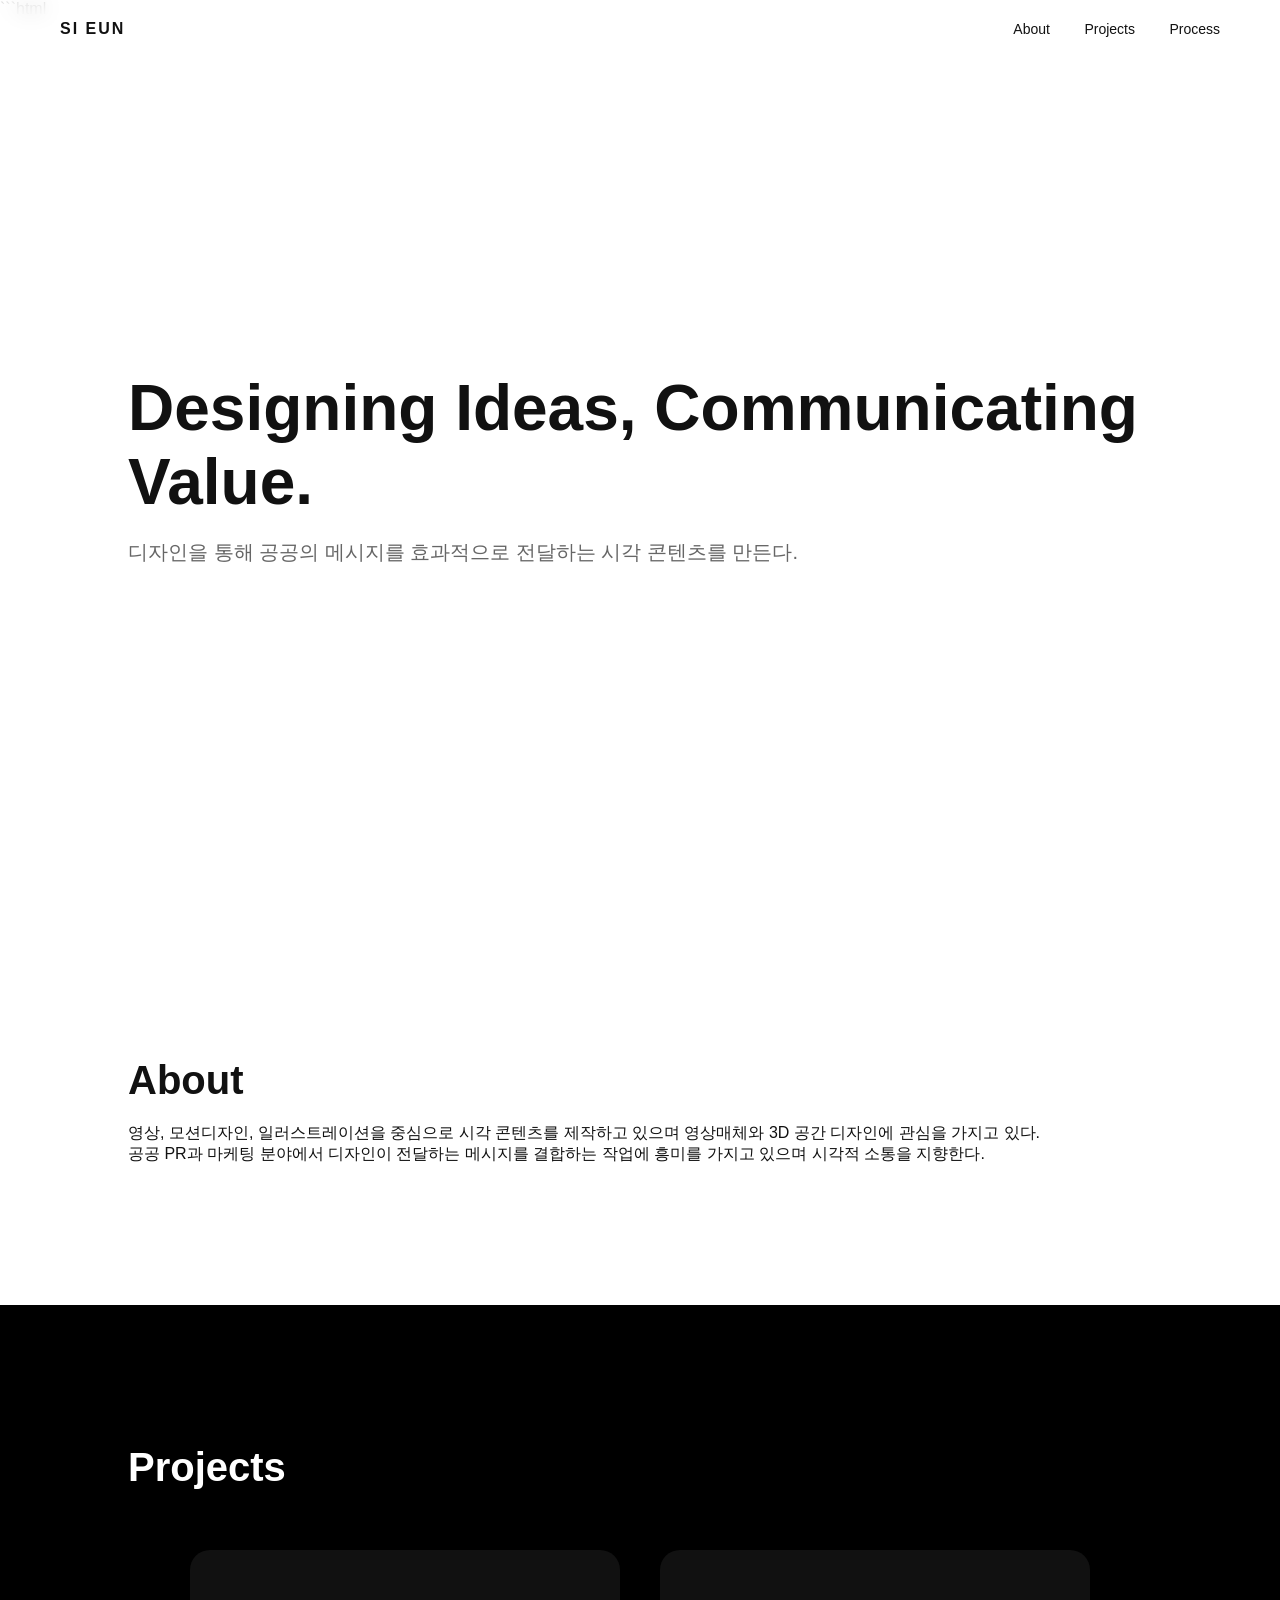
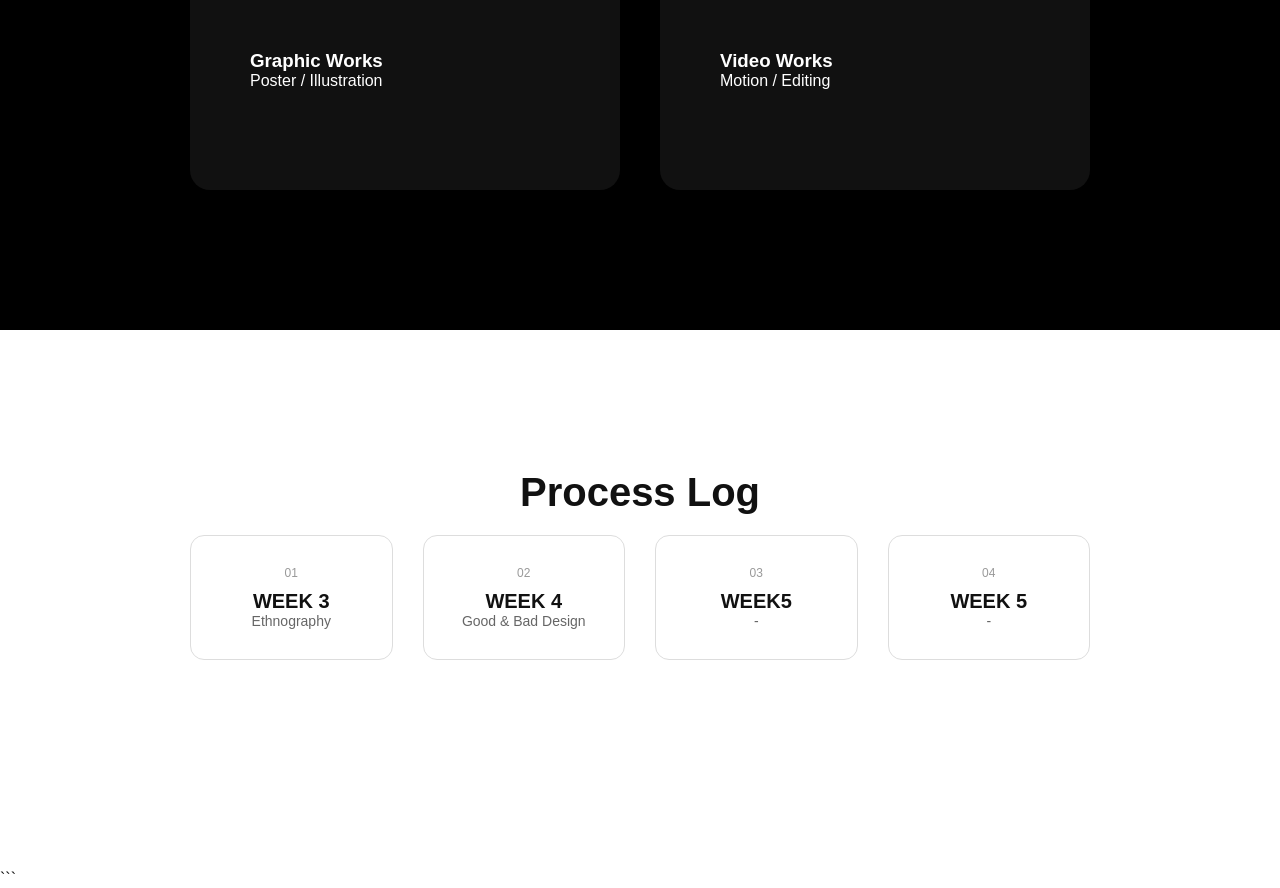
==== commit d29afa3b: "Add files via upload" ====
--- a/index.html
+++ b/index.html
@@ -77,7 +77,7 @@
             <div class="week-card" data-week="week2">
                 <span class="week-number">02</span>
                 <h4>WEEK 4</h4>
-                <p>-</p>
+                <p>Good & Bad Design</p>
             </div>
 
             <div class="week-card" data-week="week3">
@@ -211,11 +211,56 @@
 
             <div class="week-detail" id="week2">
 
-                <h3>Week 2 · Sketch</h3>
-
-                <div class="process-grid">
-
-                    <img src="images/process2.jpg">
+                <h3>Week 4 · Good&Bad Design</h3>
+
+                <div class="process-grid">
+
+                    <div class="process-gallery">
+
+                        <a href="process1.html" class="process-card">
+                            <img src="images/process1.jpg">
+                            <span>Ethnography</span>
+                        </a>
+
+                        <a href="process2.html" class="process-card">
+                            <img src="images/good1.jpg">
+                            <span>subway map</span>
+                        </a>
+
+                        <a href="process3.html" class="process-card">
+                            <img src="images/good2.jpg">
+                            <span>AirPods - Apple</span>
+                        </a>
+
+                        <a href="process4.html" class="process-card">
+                            <img src="images/bad1.jpg">
+                            <span>electric stove</span>
+                        </a>
+
+                        <a href="process5.html" class="process-card">
+                            <img src="images/bad2.jpg">
+                            <span>Delivery APP</span>
+                        </a>
+
+                        <a href="process6.html" class="process-card">
+                            <img src="images/bad3.jpg">
+                            <span>Magic Mouse</span>
+                        </a>
+
+                    </div>
+
+                </div>
+
+            </div>
+
+
+            <div class="week-detail" id="week3">
+
+                <h3>Week 3 · Design</h3>
+
+                <div class="process-grid">
+
+                    <img src="images/process3.jpg">
 
                     <p>
                         -
@@ -226,13 +271,13 @@
             </div>
 
 
-            <div class="week-detail" id="week3">
-
-                <h3>Week 3 · Design</h3>
-
-                <div class="process-grid">
-
-                    <img src="images/process3.jpg">
+            <div class="week-detail" id="week4">
+
+                <h3>Week 4 · Final</h3>
+
+                <div class="process-grid">
+
+                    <img src="images/process4.jpg">
 
                     <p>
                         -
@@ -242,23 +287,6 @@
 
             </div>
 
-
-            <div class="week-detail" id="week4">
-
-                <h3>Week 4 · Final</h3>
-
-                <div class="process-grid">
-
-                    <img src="images/process4.jpg">
-
-                    <p>
-                        -
-                    </p>
-
-                </div>
-
-            </div>
-
         </div>
 
     </section>
--- a/style.css
+++ b/style.css
@@ -637,36 +637,305 @@
 
 }
 
+/* =========================
+   PROCESS GRID (핵심)
+========================= */
+
 .process-grid {
+
+    display: grid;
+    grid-template-columns: repeat(auto-fit, minmax(280px, 1fr));
+
+    gap: 30px;
+
+    max-width: 1200px;
+    margin: 60px auto;
+    padding: 0 20px;
+
+}
+
+
+/* =========================
+   PROCESS CARD
+========================= */
+
+.process-card {
+
+    position: relative;
+    display: block;
+
+    border-radius: 16px;
+    overflow: hidden;
+
+    cursor: pointer;
+
+    background: #000;
+
+    box-shadow: 0 10px 30px rgba(0, 0, 0, 0.06);
+
+    transition: all 0.3s ease;
+
+}
+
+.process-card:hover {
+
+    transform: translateY(-8px);
+    box-shadow: 0 20px 40px rgba(0, 0, 0, 0.12);
+
+}
+
+
+/* =========================
+   IMAGE
+========================= */
+
+.process-card img {
+
+    width: 100%;
+    aspect-ratio: 4 / 3;
+    /* 🔥 비율 고정 핵심 */
+    object-fit: cover;
+
+    display: block;
+
+    transition: transform 0.4s ease;
+
+}
+
+.process-card:hover img {
+
+    transform: scale(1.05);
+
+}
+
+
+/* =========================
+   OVERLAY (가독성)
+========================= */
+
+.process-card::after {
+
+    content: "";
+    position: absolute;
+    inset: 0;
+
+    background: linear-gradient(to top,
+            rgba(0, 0, 0, 0.65),
+            rgba(0, 0, 0, 0.1),
+            rgba(0, 0, 0, 0));
+
+    pointer-events: none;
+    /* 클릭 막힘 방지 */
+
+}
+
+
+/* =========================
+   TEXT
+========================= */
+
+.process-card span {
+
+    position: absolute;
+    bottom: 20px;
+    left: 20px;
+
+    color: #fff;
+    font-size: 18px;
+    font-weight: 600;
+
+    z-index: 2;
+
+    letter-spacing: 0.5px;
+
+}
+
+
+/* =========================
+   RESPONSIVE (추가 안정성)
+========================= */
+
+@media (max-width: 600px) {
+
+    .process-grid {
+        grid-template-columns: 1fr;
+    }
+
+}
+
+/* 어두운 오버레이 */
+
+.process-card::after {
+
+    content: "";
+    position: absolute;
+    top: 0;
+    left: 0;
+    width: 100%;
+    height: 100%;
+
+    background: rgba(0, 0, 0, 0.4);
+
+    opacity: 0;
+    transition: 0.3s;
+
+}
+
+/* hover 효과 */
+
+.process-card:hover img {
+    transform: scale(1.08);
+}
+
+.process-card:hover::after {
+    opacity: 1;
+}
+
+.process-card:hover span {
+    opacity: 1;
+}
+
+.text-block {
+
+    margin-top: 40px;
+    line-height: 1.8;
+    font-size: 16px;
+    color: #333;
+
+}
+
+.text-block p {
+    margin-bottom: 20px;
+}
+
+.sub-title {
+
+    margin-top: 60px;
+    margin-bottom: 20px;
+    font-size: 24px;
+
+}
+
+/* 표 디자인 */
+
+.ux-table {
+
+    width: 100%;
+    border-collapse: collapse;
+    margin-top: 20px;
+
+}
+
+.ux-table th,
+.ux-table td {
+
+    border: 1px solid #ddd;
+    padding: 15px;
+    text-align: left;
+
+}
+
+.ux-table th {
+
+    background: #111;
+    color: white;
+
+}
+
+.ux-table tr:nth-child(even) {
+    background: #f5f5f5;
+}
+
+.process-card::after {
+    pointer-events: none;
+}
+
+/* WHY HOW */
+
+.why-how {
+
     display: grid;
     grid-template-columns: 1fr 1fr;
-    gap: 60px;
-    align-items: start;
-}
-
-.process-img {
-    width: 100%;
-    border-radius: 12px;
-}
-
-.process-text {
-    display: flex;
-    flex-direction: column;
-    gap: 28px;
-}
-
-.ethno-section h4 {
-    font-size: 18px;
-    margin-bottom: 8px;
-}
-
-.ethno-section p {
+    gap: 40px;
+
+    margin-top: 60px;
+
+}
+
+.why-box,
+.how-box {
+
+    padding: 30px;
+
+    border: 1px solid #eee;
+    border-radius: 14px;
+
+}
+
+.why-box h3,
+.how-box h3 {
+
+    margin-bottom: 15px;
+    font-size: 22px;
+
+}
+
+/* HOW 리스트 */
+
+.how-box ul {
+    padding-left: 0;
+}
+
+.how-box li {
+
+    margin-bottom: 20px;
+    line-height: 1.7;
+    list-style: none;
+
+}
+
+/* 강조 */
+
+.how-box strong {
+    display: block;
+    margin-bottom: 5px;
+}
+
+.user-grid {
+
+    display: grid;
+    grid-template-columns: 1fr 1fr;
+    gap: 30px;
+    margin-top: 30px;
+
+}
+
+.user-card {
+
+    padding: 25px;
+    border: 1px solid #eee;
+    border-radius: 14px;
+
+    background: #fafafa;
+
+    transition: 0.3s;
+
+}
+
+.user-card:hover {
+    transform: translateY(-5px);
+}
+
+.user-card h4 {
+
+    margin-bottom: 10px;
+    font-size: 16px;
+
+}
+
+.user-card p {
+
     font-size: 15px;
-    line-height: 1.6;
-    color: #444;
-}
-
-.ethno-section ul {
-    padding-left: 18px;
     line-height: 1.7;
+
 }
